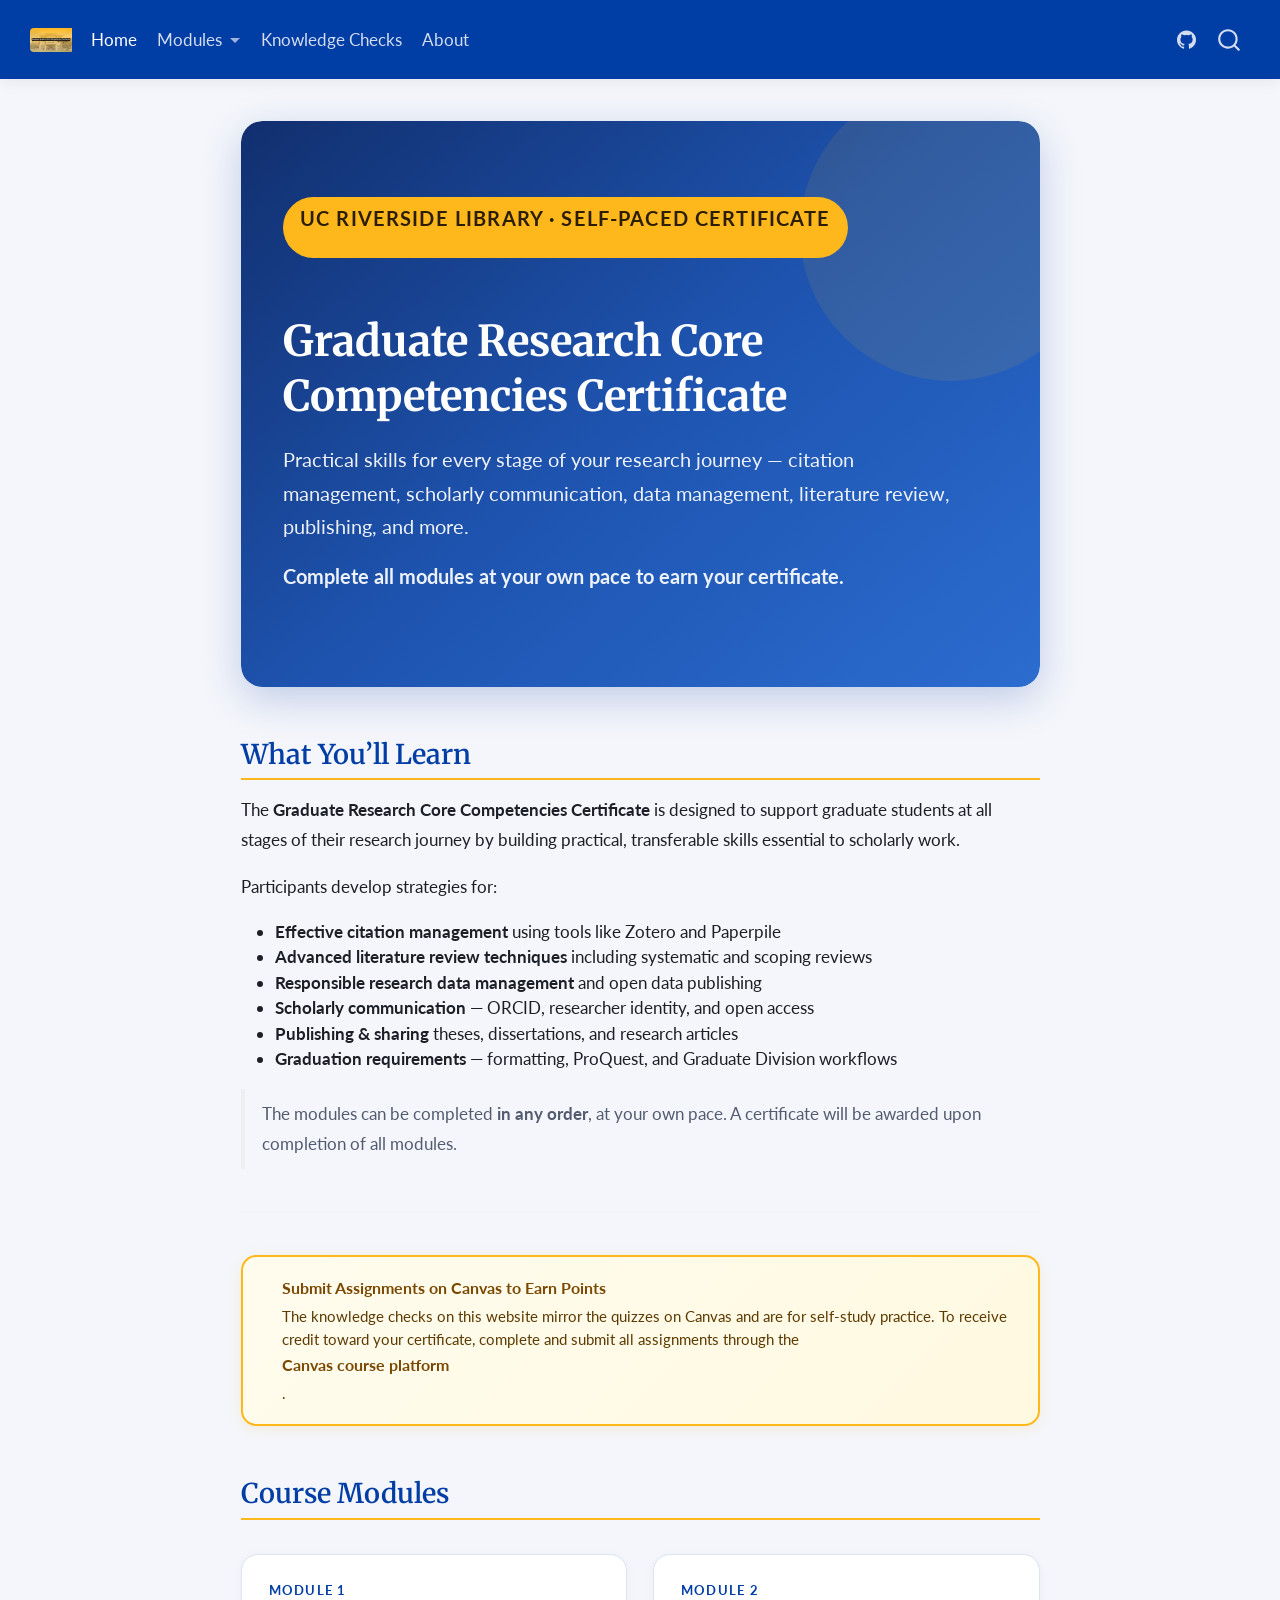
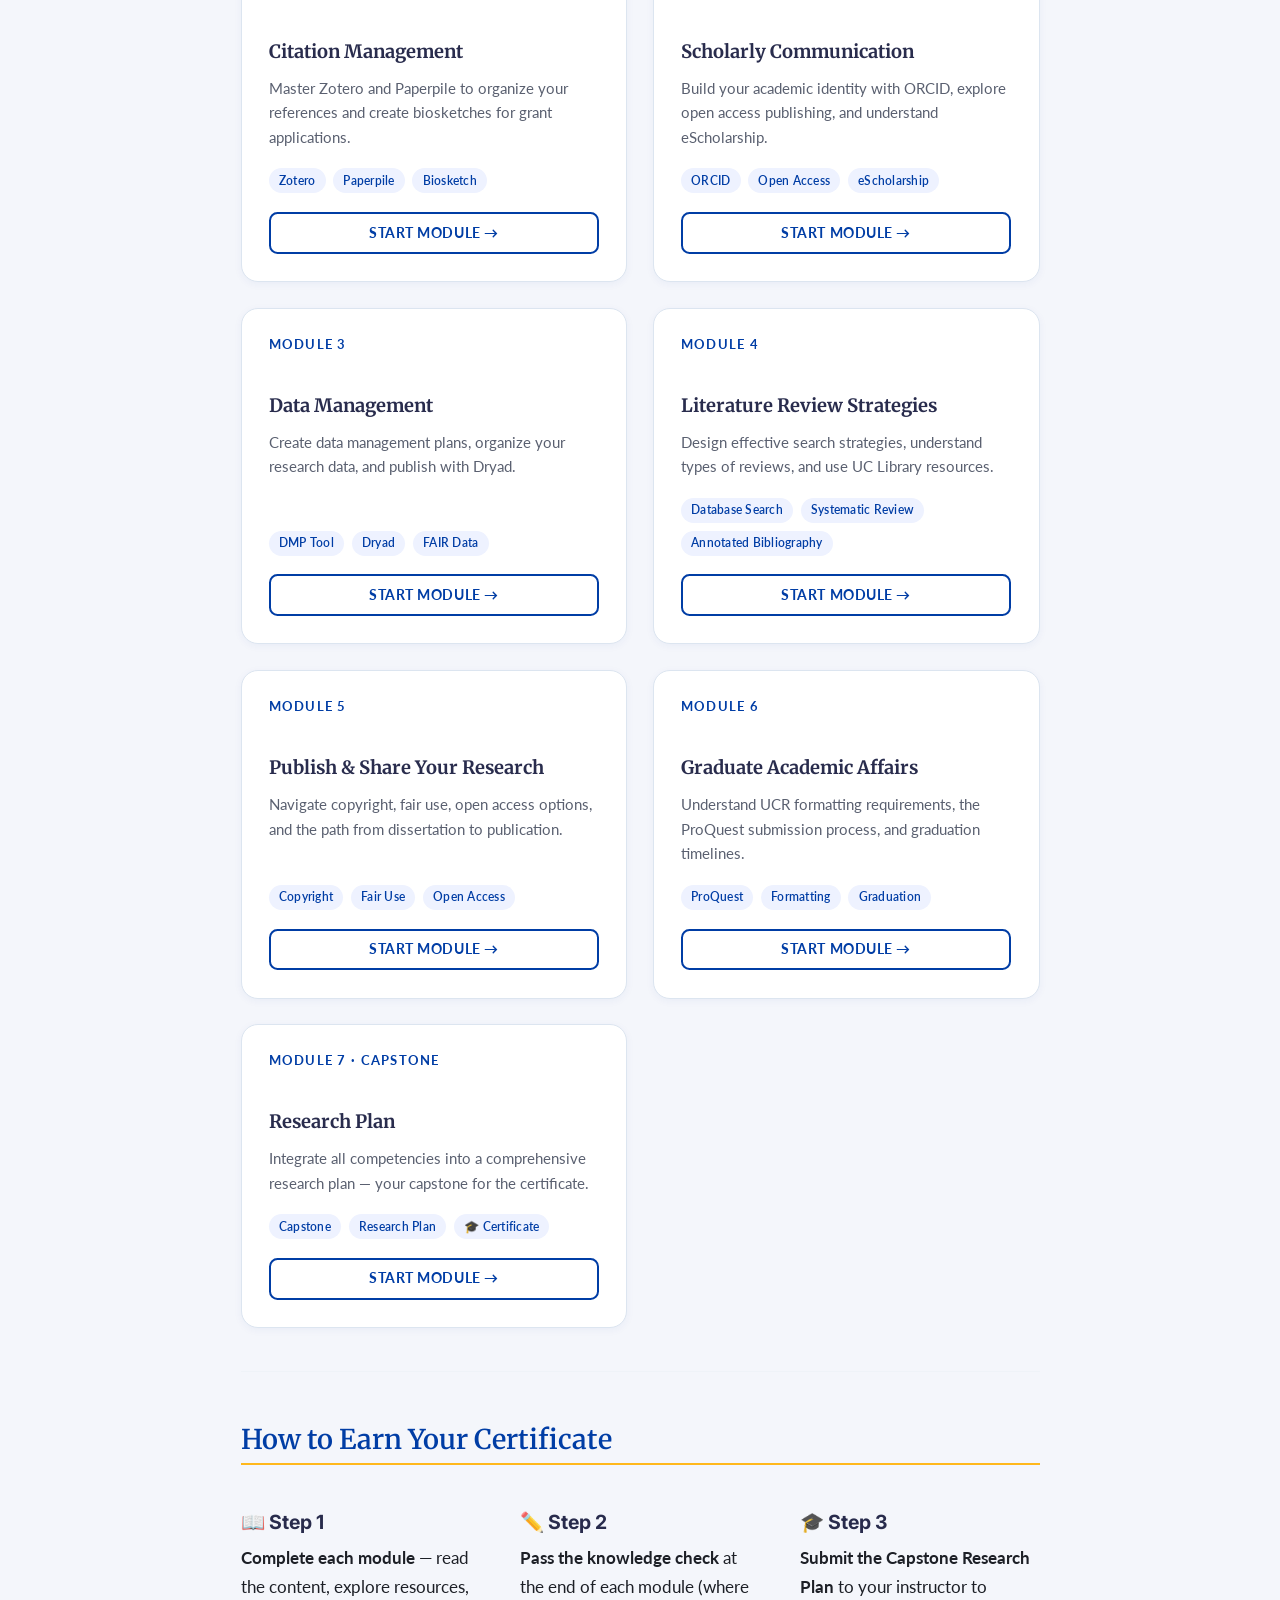
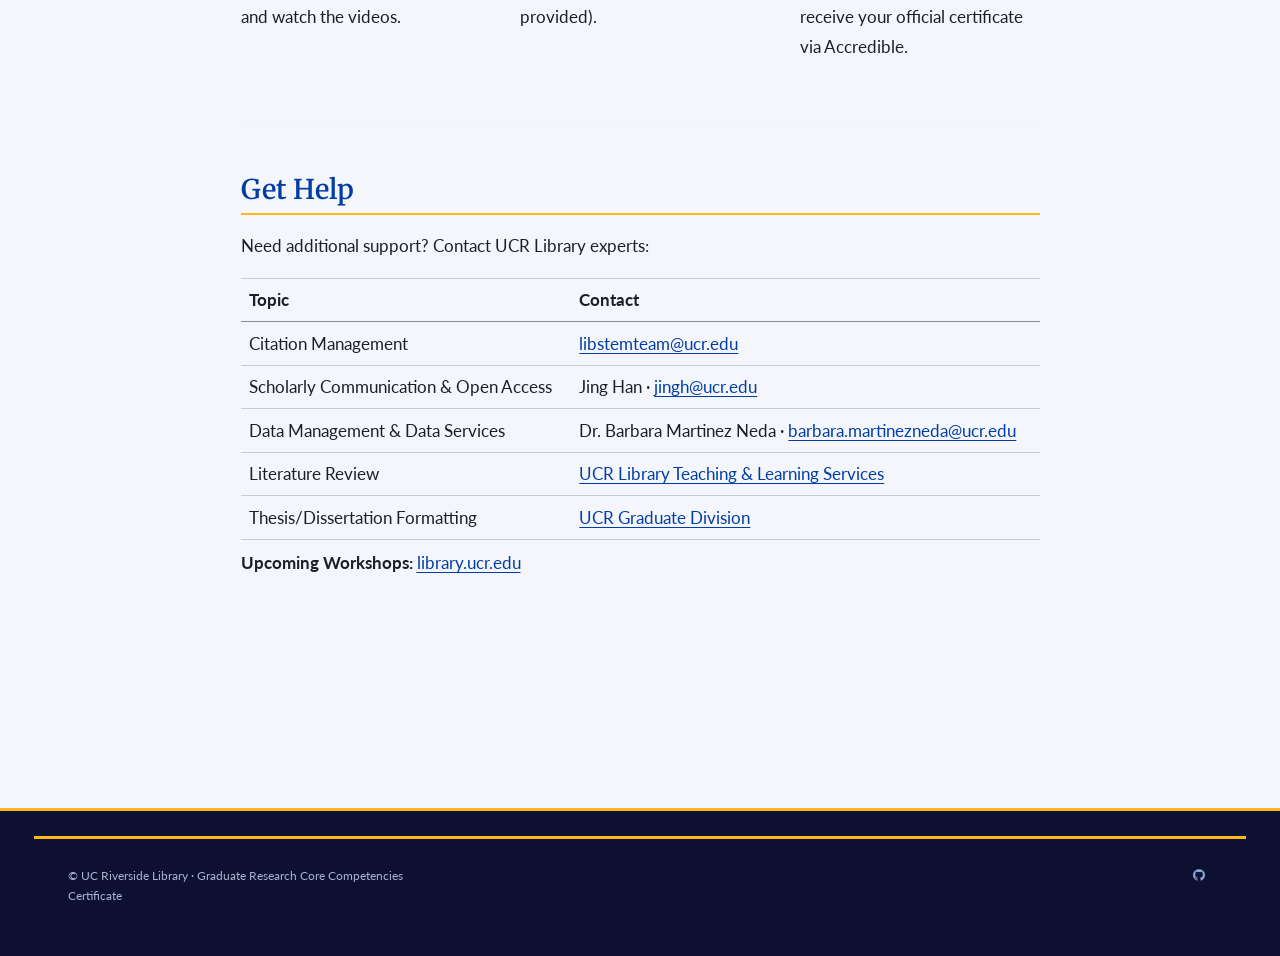
==== docs/index.html @ 78f664d3 "Initial Commit" ====
<!DOCTYPE html>
<html xmlns="http://www.w3.org/1999/xhtml" lang="en" xml:lang="en"><head>

<meta charset="utf-8">
<meta name="generator" content="quarto-1.9.36">

<meta name="viewport" content="width=device-width, initial-scale=1.0, user-scalable=yes">


<title>Graduate Research Core Competencies Certificate</title>
<style>
/* Default styles provided by pandoc.
** See https://pandoc.org/MANUAL.html#variables-for-html for config info.
*/
code{white-space: pre-wrap;}
span.smallcaps{font-variant: small-caps;}
div.columns{display: flex; gap: min(4vw, 1.5em);}
div.column{flex: auto; overflow-x: auto;}
div.hanging-indent{margin-left: 1.5em; text-indent: -1.5em;}
ul.task-list{list-style: none;}
ul.task-list li input[type="checkbox"] {
  width: 0.8em;
  margin: 0 0.8em 0.2em -1em; /* quarto-specific, see https://github.com/quarto-dev/quarto-cli/issues/4556 */ 
  vertical-align: middle;
}
</style>


<script src="site_libs/quarto-nav/quarto-nav.js"></script>
<script src="site_libs/quarto-nav/headroom.min.js"></script>
<script src="site_libs/clipboard/clipboard.min.js"></script>
<script src="site_libs/quarto-search/autocomplete.umd.js"></script>
<script src="site_libs/quarto-search/fuse.min.js"></script>
<script src="site_libs/quarto-search/quarto-search.js"></script>
<meta name="quarto:offset" content="./">
<link href="./images/certificate-thumbnail.jpg" rel="icon" type="image/jpeg">
<script src="site_libs/quarto-html/quarto.js" type="module"></script>
<script src="site_libs/quarto-html/tabsets/tabsets.js" type="module"></script>
<script src="site_libs/quarto-html/popper.min.js"></script>
<script src="site_libs/quarto-html/tippy.umd.min.js"></script>
<script src="site_libs/quarto-html/anchor.min.js"></script>
<link href="site_libs/quarto-html/tippy.css" rel="stylesheet">
<link href="site_libs/quarto-html/quarto-syntax-highlighting-845c23b38eaddc0f92fda52bfe77a8c8.css" rel="stylesheet" id="quarto-text-highlighting-styles">
<script src="site_libs/bootstrap/bootstrap.min.js"></script>
<link href="site_libs/bootstrap/bootstrap-icons.css" rel="stylesheet">
<link href="site_libs/bootstrap/bootstrap-37506186355d0fa0d9f00577c64c802b.min.css" rel="stylesheet" append-hash="true" id="quarto-bootstrap" data-mode="light">
<script id="quarto-search-options" type="application/json">{
  "location": "navbar",
  "copy-button": false,
  "collapse-after": 3,
  "panel-placement": "end",
  "type": "overlay",
  "limit": 50,
  "keyboard-shortcut": [
    "f",
    "/",
    "s"
  ],
  "show-item-context": false,
  "language": {
    "search-no-results-text": "No results",
    "search-matching-documents-text": "matching documents",
    "search-copy-link-title": "Copy link to search",
    "search-hide-matches-text": "Hide additional matches",
    "search-more-match-text": "more match in this document",
    "search-more-matches-text": "more matches in this document",
    "search-clear-button-title": "Clear",
    "search-text-placeholder": "",
    "search-detached-cancel-button-title": "Cancel",
    "search-submit-button-title": "Submit",
    "search-label": "Search"
  }
}</script>
<style>html{ scroll-behavior: smooth; }</style>
<link rel="preconnect" href="https://fonts.googleapis.com">
<link href="https://fonts.googleapis.com/css2?family=Inter:wght@300;400;600;700&amp;family=Merriweather:wght@400;700&amp;display=swap" rel="stylesheet">


</head>

<body class="nav-fixed fullcontent quarto-light">

<div id="quarto-search-results"></div>
  <header id="quarto-header" class="headroom fixed-top">
    <nav class="navbar navbar-expand-lg " data-bs-theme="dark">
      <div class="navbar-container container-fluid">
      <div class="navbar-brand-container mx-auto">
    <a href="./index.html" class="navbar-brand navbar-brand-logo">
    <img src="./images/certificate-thumbnail.jpg" alt="GRCC Certificate" class="navbar-logo light-content">
    <img src="./images/certificate-thumbnail.jpg" alt="GRCC Certificate" class="navbar-logo dark-content">
    </a>
  </div>
            <div id="quarto-search" class="" title="Search"></div>
          <button class="navbar-toggler" type="button" data-bs-toggle="collapse" data-bs-target="#navbarCollapse" aria-controls="navbarCollapse" role="menu" aria-expanded="false" aria-label="Toggle navigation" onclick="if (window.quartoToggleHeadroom) { window.quartoToggleHeadroom(); }">
  <span class="navbar-toggler-icon"></span>
</button>
          <div class="collapse navbar-collapse" id="navbarCollapse">
            <ul class="navbar-nav navbar-nav-scroll me-auto">
  <li class="nav-item">
    <a class="nav-link active" href="./index.html" aria-current="page"> 
<span class="menu-text">Home</span></a>
  </li>  
  <li class="nav-item dropdown ">
    <a class="nav-link dropdown-toggle" href="#" id="nav-menu-modules" role="link" data-bs-toggle="dropdown" aria-expanded="false">
 <span class="menu-text">Modules</span>
    </a>
    <ul class="dropdown-menu" aria-labelledby="nav-menu-modules">    
        <li>
    <a class="dropdown-item" href="./modules/01-citation-management.html">
 <span class="dropdown-text">1 · Citation Management</span></a>
  </li>  
        <li>
    <a class="dropdown-item" href="./modules/02-scholarly-communication.html">
 <span class="dropdown-text">2 · Scholarly Communication</span></a>
  </li>  
        <li>
    <a class="dropdown-item" href="./modules/03-data-management.html">
 <span class="dropdown-text">3 · Data Management</span></a>
  </li>  
        <li>
    <a class="dropdown-item" href="./modules/04-literature-review.html">
 <span class="dropdown-text">4 · Literature Review Strategies</span></a>
  </li>  
        <li>
    <a class="dropdown-item" href="./modules/05-publish-share.html">
 <span class="dropdown-text">5 · Publish &amp; Share Your Research</span></a>
  </li>  
        <li>
    <a class="dropdown-item" href="./modules/06-graduate-academic-affairs.html">
 <span class="dropdown-text">6 · Graduate Academic Affairs</span></a>
  </li>  
        <li>
    <a class="dropdown-item" href="./modules/07-capstone.html">
 <span class="dropdown-text">7 · Capstone: Research Plan</span></a>
  </li>  
    </ul>
  </li>
  <li class="nav-item">
    <a class="nav-link" href="./knowledge-checks.html"> 
<span class="menu-text">Knowledge Checks</span></a>
  </li>  
  <li class="nav-item">
    <a class="nav-link" href="./about.html"> 
<span class="menu-text">About</span></a>
  </li>  
</ul>
            <ul class="navbar-nav navbar-nav-scroll ms-auto">
  <li class="nav-item compact">
    <a class="nav-link" href="https://github.com/jinghanlib/grcc-certificate"> <i class="bi bi-github" role="img" aria-label="GitHub">
</i> 
<span class="menu-text"></span></a>
  </li>  
</ul>
          </div> <!-- /navcollapse -->
            <div class="quarto-navbar-tools">
</div>
      </div> <!-- /container-fluid -->
    </nav>
</header>
<!-- content -->
<div id="quarto-content" class="quarto-container page-columns page-rows-contents page-layout-article page-navbar">
<!-- sidebar -->
<!-- margin-sidebar -->
    
<!-- main -->
<main class="content" id="quarto-document-content"><header id="title-block-header" class="quarto-title-block"></header>




<div class="hero-section">
<div class="hero-badge">
<p>UC Riverside Library · Self-Paced Certificate</p>
</div>
<section id="graduate-research-core-competencies-certificate" class="level1">
<h1>Graduate Research Core Competencies Certificate</h1>
<p>Practical skills for every stage of your research journey — citation management, scholarly communication, data management, literature review, publishing, and more.</p>
<p><strong>Complete all modules at your own pace to earn your certificate.</strong></p>
</section>
</div>
<section id="what-youll-learn" class="level2">
<h2 class="anchored" data-anchor-id="what-youll-learn">What You’ll Learn</h2>
<p>The <strong>Graduate Research Core Competencies Certificate</strong> is designed to support graduate students at all stages of their research journey by building practical, transferable skills essential to scholarly work.</p>
<p>Participants develop strategies for:</p>
<ul>
<li><strong>Effective citation management</strong> using tools like Zotero and Paperpile</li>
<li><strong>Advanced literature review techniques</strong> including systematic and scoping reviews</li>
<li><strong>Responsible research data management</strong> and open data publishing</li>
<li><strong>Scholarly communication</strong> — ORCID, researcher identity, and open access</li>
<li><strong>Publishing &amp; sharing</strong> theses, dissertations, and research articles</li>
<li><strong>Graduation requirements</strong> — formatting, ProQuest, and Graduate Division workflows</li>
</ul>
<blockquote class="blockquote">
<p>The modules can be completed <strong>in any order</strong>, at your own pace. A certificate will be awarded upon completion of all modules.</p>
</blockquote>
<hr>
<div class="canvas-reminder">
  <div class="canvas-reminder-img" aria-hidden="true" style="background-image:url('images/certificate-thumbnail.jpg')"></div>
  <div class="canvas-reminder-body">
    <strong>Submit Assignments on Canvas to Earn Points</strong>
    <p>The knowledge checks on this website mirror the quizzes on Canvas and are for self-study practice. To receive credit toward your certificate, complete and submit all assignments through the <strong>Canvas course platform</strong>.</p>
  </div>
</div>
</section>
<section id="course-modules" class="level2">
<h2 class="anchored" data-anchor-id="course-modules">Course Modules</h2>
<div class="module-grid">
<a class="module-card" href="./modules/01-citation-management.html"><div class="module-number">Module 1</div><h3 class="anchored">Citation Management</h3><p>Master Zotero and Paperpile to organize your references and create biosketches for grant applications.</p><div class="module-footer"><span class="module-tag">Zotero</span><span class="module-tag">Paperpile</span><span class="module-tag">Biosketch</span></div><div class="module-cta">Start Module →</div></a>
<a class="module-card" href="./modules/02-scholarly-communication.html"><div class="module-number">Module 2</div><h3 class="anchored">Scholarly Communication</h3><p>Build your academic identity with ORCID, explore open access publishing, and understand eScholarship.</p><div class="module-footer"><span class="module-tag">ORCID</span><span class="module-tag">Open Access</span><span class="module-tag">eScholarship</span></div><div class="module-cta">Start Module →</div></a>
<a class="module-card" href="./modules/03-data-management.html"><div class="module-number">Module 3</div><h3 class="anchored">Data Management</h3><p>Create data management plans, organize your research data, and publish with Dryad.</p><div class="module-footer"><span class="module-tag">DMP Tool</span><span class="module-tag">Dryad</span><span class="module-tag">FAIR Data</span></div><div class="module-cta">Start Module →</div></a>
<a class="module-card" href="./modules/04-literature-review.html"><div class="module-number">Module 4</div><h3 class="anchored">Literature Review Strategies</h3><p>Design effective search strategies, understand types of reviews, and use UC Library resources.</p><div class="module-footer"><span class="module-tag">Database Search</span><span class="module-tag">Systematic Review</span><span class="module-tag">Annotated Bibliography</span></div><div class="module-cta">Start Module →</div></a>
<a class="module-card" href="./modules/05-publish-share.html"><div class="module-number">Module 5</div><h3 class="anchored">Publish &amp; Share Your Research</h3><p>Navigate copyright, fair use, open access options, and the path from dissertation to publication.</p><div class="module-footer"><span class="module-tag">Copyright</span><span class="module-tag">Fair Use</span><span class="module-tag">Open Access</span></div><div class="module-cta">Start Module →</div></a>
<a class="module-card" href="./modules/06-graduate-academic-affairs.html"><div class="module-number">Module 6</div><h3 class="anchored">Graduate Academic Affairs</h3><p>Understand UCR formatting requirements, the ProQuest submission process, and graduation timelines.</p><div class="module-footer"><span class="module-tag">ProQuest</span><span class="module-tag">Formatting</span><span class="module-tag">Graduation</span></div><div class="module-cta">Start Module →</div></a>
<a class="module-card" href="./modules/07-capstone.html"><div class="module-number">Module 7 · Capstone</div><h3 class="anchored">Research Plan</h3><p>Integrate all competencies into a comprehensive research plan — your capstone for the certificate.</p><div class="module-footer"><span class="module-tag">Capstone</span><span class="module-tag">Research Plan</span><span class="module-tag">🎓 Certificate</span></div><div class="module-cta">Start Module →</div></a>
</div>
<hr>
</section>
<section id="how-to-earn-your-certificate" class="level2">
<h2 class="anchored" data-anchor-id="how-to-earn-your-certificate">How to Earn Your Certificate</h2>
<div class="columns">
<div class="column" style="width:30%;">
<section id="step-1" class="level3">
<h3 class="anchored" data-anchor-id="step-1">📖 Step 1</h3>
<p><strong>Complete each module</strong> — read the content, explore resources, and watch the videos.</p>
</section>
</div><div class="column" style="width:5%;">

</div><div class="column" style="width:30%;">
<section id="step-2" class="level3">
<h3 class="anchored" data-anchor-id="step-2">✏️ Step 2</h3>
<p><strong>Pass the knowledge check</strong> at the end of each module (where provided).</p>
</section>
</div><div class="column" style="width:5%;">

</div><div class="column" style="width:30%;">
<section id="step-3" class="level3">
<h3 class="anchored" data-anchor-id="step-3">🎓 Step 3</h3>
<p><strong>Submit the Capstone Research Plan</strong> to your instructor to receive your official certificate via Accredible.</p>
</section>
</div>
</div>
<hr>
</section>
<section id="get-help" class="level2">
<h2 class="anchored" data-anchor-id="get-help">Get Help</h2>
<p>Need additional support? Contact UCR Library experts:</p>
<table class="caption-top table">
<thead>
<tr class="header">
<th>Topic</th>
<th>Contact</th>
</tr>
</thead>
<tbody>
<tr class="odd">
<td>Citation Management</td>
<td><a href="mailto:libstemteam@ucr.edu">libstemteam@ucr.edu</a></td>
</tr>
<tr class="even">
<td>Scholarly Communication &amp; Open Access</td>
<td>Jing Han · <a href="mailto:jingh@ucr.edu">jingh@ucr.edu</a></td>
</tr>
<tr class="odd">
<td>Data Management &amp; Data Services</td>
<td>Dr.&nbsp;Barbara Martinez Neda · <a href="mailto:barbara.martinezneda@ucr.edu">barbara.martinezneda@ucr.edu</a></td>
</tr>
<tr class="even">
<td>Literature Review</td>
<td><a href="https://library.ucr.edu/about/directory/staff">UCR Library Teaching &amp; Learning Services</a></td>
</tr>
<tr class="odd">
<td>Thesis/Dissertation Formatting</td>
<td><a href="https://graduate.ucr.edu/filing-resources">UCR Graduate Division</a></td>
</tr>
</tbody>
</table>
<p><strong>Upcoming Workshops:</strong> <a href="https://library.ucr.edu">library.ucr.edu</a></p>


</section>

</main> <!-- /main -->
<script id="quarto-html-after-body" type="application/javascript">
  window.document.addEventListener("DOMContentLoaded", function (event) {
    const icon = "";
    const anchorJS = new window.AnchorJS();
    anchorJS.options = {
      placement: 'right',
      icon: icon
    };
    anchorJS.add('.anchored');
    const isCodeAnnotation = (el) => {
      for (const clz of el.classList) {
        if (clz.startsWith('code-annotation-')) {                     
          return true;
        }
      }
      return false;
    }
    const onCopySuccess = function(e) {
      // button target
      const button = e.trigger;
      // don't keep focus
      button.blur();
      // flash "checked"
      button.classList.add('code-copy-button-checked');
      var currentTitle = button.getAttribute("title");
      button.setAttribute("title", "Copied!");
      let tooltip;
      if (window.bootstrap) {
        button.setAttribute("data-bs-toggle", "tooltip");
        button.setAttribute("data-bs-placement", "left");
        button.setAttribute("data-bs-title", "Copied!");
        tooltip = new bootstrap.Tooltip(button, 
          { trigger: "manual", 
            customClass: "code-copy-button-tooltip",
            offset: [0, -8]});
        tooltip.show();    
      }
      setTimeout(function() {
        if (tooltip) {
          tooltip.hide();
          button.removeAttribute("data-bs-title");
          button.removeAttribute("data-bs-toggle");
          button.removeAttribute("data-bs-placement");
        }
        button.setAttribute("title", currentTitle);
        button.classList.remove('code-copy-button-checked');
      }, 1000);
      // clear code selection
      e.clearSelection();
    }
    const getTextToCopy = function(trigger) {
      const outerScaffold = trigger.parentElement.cloneNode(true);
      const codeEl = outerScaffold.querySelector('code');
      for (const childEl of codeEl.children) {
        if (isCodeAnnotation(childEl)) {
          childEl.remove();
        }
      }
      return codeEl.innerText;
    }
    const clipboard = new window.ClipboardJS('.code-copy-button:not([data-in-quarto-modal])', {
      text: getTextToCopy
    });
    clipboard.on('success', onCopySuccess);
    if (window.document.getElementById('quarto-embedded-source-code-modal')) {
      const clipboardModal = new window.ClipboardJS('.code-copy-button[data-in-quarto-modal]', {
        text: getTextToCopy,
        container: window.document.getElementById('quarto-embedded-source-code-modal')
      });
      clipboardModal.on('success', onCopySuccess);
    }
      var localhostRegex = new RegExp(/^(?:http|https):\/\/localhost\:?[0-9]*\//);
      var mailtoRegex = new RegExp(/^mailto:/);
        var filterRegex = new RegExp('/' + window.location.host + '/');
      var isInternal = (href) => {
          return filterRegex.test(href) || localhostRegex.test(href) || mailtoRegex.test(href);
      }
      // Inspect non-navigation links and adorn them if external
     var links = window.document.querySelectorAll('a[href]:not(.nav-link):not(.navbar-brand):not(.toc-action):not(.sidebar-link):not(.sidebar-item-toggle):not(.pagination-link):not(.no-external):not([aria-hidden]):not(.dropdown-item):not(.quarto-navigation-tool):not(.about-link)');
      for (var i=0; i<links.length; i++) {
        const link = links[i];
        if (!isInternal(link.href)) {
          // undo the damage that might have been done by quarto-nav.js in the case of
          // links that we want to consider external
          if (link.dataset.originalHref !== undefined) {
            link.href = link.dataset.originalHref;
          }
            // target, if specified
            link.setAttribute("target", "_blank");
            if (link.getAttribute("rel") === null) {
              link.setAttribute("rel", "noopener");
            }
        }
      }
    function tippyHover(el, contentFn, onTriggerFn, onUntriggerFn) {
      const config = {
        allowHTML: true,
        maxWidth: 500,
        delay: 100,
        arrow: false,
        appendTo: function(el) {
            return el.parentElement;
        },
        interactive: true,
        interactiveBorder: 10,
        theme: 'quarto',
        placement: 'bottom-start',
      };
      if (contentFn) {
        config.content = contentFn;
      }
      if (onTriggerFn) {
        config.onTrigger = onTriggerFn;
      }
      if (onUntriggerFn) {
        config.onUntrigger = onUntriggerFn;
      }
      window.tippy(el, config); 
    }
    const noterefs = window.document.querySelectorAll('a[role="doc-noteref"]');
    for (var i=0; i<noterefs.length; i++) {
      const ref = noterefs[i];
      tippyHover(ref, function() {
        // use id or data attribute instead here
        let href = ref.getAttribute('data-footnote-href') || ref.getAttribute('href');
        try { href = new URL(href).hash; } catch {}
        const id = href.replace(/^#\/?/, "");
        const note = window.document.getElementById(id);
        if (note) {
          return note.innerHTML;
        } else {
          return "";
        }
      });
    }
    const xrefs = window.document.querySelectorAll('a.quarto-xref');
    const processXRef = (id, note) => {
      // Strip column container classes
      const stripColumnClz = (el) => {
        el.classList.remove("page-full", "page-columns");
        if (el.children) {
          for (const child of el.children) {
            stripColumnClz(child);
          }
        }
      }
      stripColumnClz(note)
      if (id === null || id.startsWith('sec-')) {
        // Special case sections, only their first couple elements
        const container = document.createElement("div");
        if (note.children && note.children.length > 2) {
          container.appendChild(note.children[0].cloneNode(true));
          for (let i = 1; i < note.children.length; i++) {
            const child = note.children[i];
            if (child.tagName === "P" && child.innerText === "") {
              continue;
            } else {
              container.appendChild(child.cloneNode(true));
              break;
            }
          }
          if (window.Quarto?.typesetMath) {
            window.Quarto.typesetMath(container);
          }
          return container.innerHTML
        } else {
          if (window.Quarto?.typesetMath) {
            window.Quarto.typesetMath(note);
          }
          return note.innerHTML;
        }
      } else {
        // Remove any anchor links if they are present
        const anchorLink = note.querySelector('a.anchorjs-link');
        if (anchorLink) {
          anchorLink.remove();
        }
        if (window.Quarto?.typesetMath) {
          window.Quarto.typesetMath(note);
        }
        if (note.classList.contains("callout")) {
          return note.outerHTML;
        } else {
          return note.innerHTML;
        }
      }
    }
    for (var i=0; i<xrefs.length; i++) {
      const xref = xrefs[i];
      tippyHover(xref, undefined, function(instance) {
        instance.disable();
        let url = xref.getAttribute('href');
        let hash = undefined; 
        if (url.startsWith('#')) {
          hash = url;
        } else {
          try { hash = new URL(url).hash; } catch {}
        }
        if (hash) {
          const id = hash.replace(/^#\/?/, "");
          const note = window.document.getElementById(id);
          if (note !== null) {
            try {
              const html = processXRef(id, note.cloneNode(true));
              instance.setContent(html);
            } finally {
              instance.enable();
              instance.show();
            }
          } else {
            // See if we can fetch this
            fetch(url.split('#')[0])
            .then(res => res.text())
            .then(html => {
              const parser = new DOMParser();
              const htmlDoc = parser.parseFromString(html, "text/html");
              const note = htmlDoc.getElementById(id);
              if (note !== null) {
                const html = processXRef(id, note);
                instance.setContent(html);
              } 
            }).finally(() => {
              instance.enable();
              instance.show();
            });
          }
        } else {
          // See if we can fetch a full url (with no hash to target)
          // This is a special case and we should probably do some content thinning / targeting
          fetch(url)
          .then(res => res.text())
          .then(html => {
            const parser = new DOMParser();
            const htmlDoc = parser.parseFromString(html, "text/html");
            const note = htmlDoc.querySelector('main.content');
            if (note !== null) {
              // This should only happen for chapter cross references
              // (since there is no id in the URL)
              // remove the first header
              if (note.children.length > 0 && note.children[0].tagName === "HEADER") {
                note.children[0].remove();
              }
              const html = processXRef(null, note);
              instance.setContent(html);
            } 
          }).finally(() => {
            instance.enable();
            instance.show();
          });
        }
      }, function(instance) {
      });
    }
        let selectedAnnoteEl;
        const selectorForAnnotation = ( cell, annotation) => {
          let cellAttr = 'data-code-cell="' + cell + '"';
          let lineAttr = 'data-code-annotation="' +  annotation + '"';
          const selector = 'span[' + cellAttr + '][' + lineAttr + ']';
          return selector;
        }
        const selectCodeLines = (annoteEl) => {
          const doc = window.document;
          const targetCell = annoteEl.getAttribute("data-target-cell");
          const targetAnnotation = annoteEl.getAttribute("data-target-annotation");
          const annoteSpan = window.document.querySelector(selectorForAnnotation(targetCell, targetAnnotation));
          const lines = annoteSpan.getAttribute("data-code-lines").split(",");
          const lineIds = lines.map((line) => {
            return targetCell + "-" + line;
          })
          let top = null;
          let height = null;
          let parent = null;
          if (lineIds.length > 0) {
              //compute the position of the single el (top and bottom and make a div)
              const el = window.document.getElementById(lineIds[0]);
              top = el.offsetTop;
              height = el.offsetHeight;
              parent = el.parentElement.parentElement;
            if (lineIds.length > 1) {
              const lastEl = window.document.getElementById(lineIds[lineIds.length - 1]);
              const bottom = lastEl.offsetTop + lastEl.offsetHeight;
              height = bottom - top;
            }
            if (top !== null && height !== null && parent !== null) {
              // cook up a div (if necessary) and position it 
              let div = window.document.getElementById("code-annotation-line-highlight");
              if (div === null) {
                div = window.document.createElement("div");
                div.setAttribute("id", "code-annotation-line-highlight");
                div.style.position = 'absolute';
                parent.appendChild(div);
              }
              div.style.top = top - 2 + "px";
              div.style.height = height + 4 + "px";
              div.style.left = 0;
              let gutterDiv = window.document.getElementById("code-annotation-line-highlight-gutter");
              if (gutterDiv === null) {
                gutterDiv = window.document.createElement("div");
                gutterDiv.setAttribute("id", "code-annotation-line-highlight-gutter");
                gutterDiv.style.position = 'absolute';
                const codeCell = window.document.getElementById(targetCell);
                const gutter = codeCell.querySelector('.code-annotation-gutter');
                gutter.appendChild(gutterDiv);
              }
              gutterDiv.style.top = top - 2 + "px";
              gutterDiv.style.height = height + 4 + "px";
            }
            selectedAnnoteEl = annoteEl;
          }
        };
        const unselectCodeLines = () => {
          const elementsIds = ["code-annotation-line-highlight", "code-annotation-line-highlight-gutter"];
          elementsIds.forEach((elId) => {
            const div = window.document.getElementById(elId);
            if (div) {
              div.remove();
            }
          });
          selectedAnnoteEl = undefined;
        };
          // Handle positioning of the toggle
      window.addEventListener(
        "resize",
        throttle(() => {
          elRect = undefined;
          if (selectedAnnoteEl) {
            selectCodeLines(selectedAnnoteEl);
          }
        }, 10)
      );
      function throttle(fn, ms) {
      let throttle = false;
      let timer;
        return (...args) => {
          if(!throttle) { // first call gets through
              fn.apply(this, args);
              throttle = true;
          } else { // all the others get throttled
              if(timer) clearTimeout(timer); // cancel #2
              timer = setTimeout(() => {
                fn.apply(this, args);
                timer = throttle = false;
              }, ms);
          }
        };
      }
        // Attach click handler to the DT
        const annoteDls = window.document.querySelectorAll('dt[data-target-cell]');
        for (const annoteDlNode of annoteDls) {
          annoteDlNode.addEventListener('click', (event) => {
            const clickedEl = event.target;
            if (clickedEl !== selectedAnnoteEl) {
              unselectCodeLines();
              const activeEl = window.document.querySelector('dt[data-target-cell].code-annotation-active');
              if (activeEl) {
                activeEl.classList.remove('code-annotation-active');
              }
              selectCodeLines(clickedEl);
              clickedEl.classList.add('code-annotation-active');
            } else {
              // Unselect the line
              unselectCodeLines();
              clickedEl.classList.remove('code-annotation-active');
            }
          });
        }
    const findCites = (el) => {
      const parentEl = el.parentElement;
      if (parentEl) {
        const cites = parentEl.dataset.cites;
        if (cites) {
          return {
            el,
            cites: cites.split(' ')
          };
        } else {
          return findCites(el.parentElement)
        }
      } else {
        return undefined;
      }
    };
    var bibliorefs = window.document.querySelectorAll('a[role="doc-biblioref"]');
    for (var i=0; i<bibliorefs.length; i++) {
      const ref = bibliorefs[i];
      const citeInfo = findCites(ref);
      if (citeInfo) {
        tippyHover(citeInfo.el, function() {
          var popup = window.document.createElement('div');
          citeInfo.cites.forEach(function(cite) {
            var citeDiv = window.document.createElement('div');
            citeDiv.classList.add('hanging-indent');
            citeDiv.classList.add('csl-entry');
            var biblioDiv = window.document.getElementById('ref-' + cite);
            if (biblioDiv) {
              citeDiv.innerHTML = biblioDiv.innerHTML;
            }
            popup.appendChild(citeDiv);
          });
          return popup.innerHTML;
        });
      }
    }
  });
  </script>
</div> <!-- /content -->
<footer class="footer">
  <div class="nav-footer">
    <div class="nav-footer-left">
<p>© UC Riverside Library · Graduate Research Core Competencies Certificate</p>
</div>   
    <div class="nav-footer-center">
      &nbsp;
    </div>
    <div class="nav-footer-right">
      <ul class="footer-items list-unstyled">
    <li class="nav-item compact">
    <a class="nav-link" href="https://github.com/jinghanlib/grcc-certificate">
      <i class="bi bi-github" role="img">
</i> 
    </a>
  </li>  
</ul>
    </div>
  </div>
</footer>




<script src="site_libs/quarto-html/zenscroll-min.js"></script>
</body></html>
---- docs/site_libs/quarto-html/tippy.css ----
.tippy-box[data-animation=fade][data-state=hidden]{opacity:0}[data-tippy-root]{max-width:calc(100vw - 10px)}.tippy-box{position:relative;background-color:#333;color:#fff;border-radius:4px;font-size:14px;line-height:1.4;white-space:normal;outline:0;transition-property:transform,visibility,opacity}.tippy-box[data-placement^=top]>.tippy-arrow{bottom:0}.tippy-box[data-placement^=top]>.tippy-arrow:before{bottom:-7px;left:0;border-width:8px 8px 0;border-top-color:initial;transform-origin:center top}.tippy-box[data-placement^=bottom]>.tippy-arrow{top:0}.tippy-box[data-placement^=bottom]>.tippy-arrow:before{top:-7px;left:0;border-width:0 8px 8px;border-bottom-color:initial;transform-origin:center bottom}.tippy-box[data-placement^=left]>.tippy-arrow{right:0}.tippy-box[data-placement^=left]>.tippy-arrow:before{border-width:8px 0 8px 8px;border-left-color:initial;right:-7px;transform-origin:center left}.tippy-box[data-placement^=right]>.tippy-arrow{left:0}.tippy-box[data-placement^=right]>.tippy-arrow:before{left:-7px;border-width:8px 8px 8px 0;border-right-color:initial;transform-origin:center right}.tippy-box[data-inertia][data-state=visible]{transition-timing-function:cubic-bezier(.54,1.5,.38,1.11)}.tippy-arrow{width:16px;height:16px;color:#333}.tippy-arrow:before{content:"";position:absolute;border-color:transparent;border-style:solid}.tippy-content{position:relative;padding:5px 9px;z-index:1}
---- docs/site_libs/quarto-html/quarto-syntax-highlighting-845c23b38eaddc0f92fda52bfe77a8c8.css ----
/* quarto syntax highlight colors */
:root {
  --quarto-hl-ot-color: #003B4F;
  --quarto-hl-at-color: #657422;
  --quarto-hl-ss-color: #20794D;
  --quarto-hl-an-color: #5E5E5E;
  --quarto-hl-fu-color: #4758AB;
  --quarto-hl-st-color: #20794D;
  --quarto-hl-cf-color: #003B4F;
  --quarto-hl-op-color: #5E5E5E;
  --quarto-hl-er-color: #AD0000;
  --quarto-hl-bn-color: #AD0000;
  --quarto-hl-al-color: #AD0000;
  --quarto-hl-va-color: #111111;
  --quarto-hl-bu-color: inherit;
  --quarto-hl-ex-color: inherit;
  --quarto-hl-pp-color: #AD0000;
  --quarto-hl-in-color: #5E5E5E;
  --quarto-hl-vs-color: #20794D;
  --quarto-hl-wa-color: #5E5E5E;
  --quarto-hl-do-color: #5E5E5E;
  --quarto-hl-im-color: #00769E;
  --quarto-hl-ch-color: #20794D;
  --quarto-hl-dt-color: #AD0000;
  --quarto-hl-fl-color: #AD0000;
  --quarto-hl-co-color: #5E5E5E;
  --quarto-hl-cv-color: #5E5E5E;
  --quarto-hl-cn-color: #8f5902;
  --quarto-hl-sc-color: #5E5E5E;
  --quarto-hl-dv-color: #AD0000;
  --quarto-hl-kw-color: #003B4F;
}

/* other quarto variables */
:root {
  --quarto-font-monospace: SFMono-Regular, Menlo, Monaco, Consolas, "Liberation Mono", "Courier New", monospace;
}

/* syntax highlight based on Pandoc's rules */
pre > code.sourceCode > span {
  color: #003B4F;
}

code.sourceCode > span {
  color: #003B4F;
}

div.sourceCode,
div.sourceCode pre.sourceCode {
  color: #003B4F;
}

/* Normal */
code span {
  color: #003B4F;
}

/* Alert */
code span.al {
  color: #AD0000;
  font-style: inherit;
}

/* Annotation */
code span.an {
  color: #5E5E5E;
  font-style: inherit;
}

/* Attribute */
code span.at {
  color: #657422;
  font-style: inherit;
}

/* BaseN */
code span.bn {
  color: #AD0000;
  font-style: inherit;
}

/* BuiltIn */
code span.bu {
  font-style: inherit;
}

/* ControlFlow */
code span.cf {
  color: #003B4F;
  font-weight: bold;
  font-style: inherit;
}

/* Char */
code span.ch {
  color: #20794D;
  font-style: inherit;
}

/* Constant */
code span.cn {
  color: #8f5902;
  font-style: inherit;
}

/* Comment */
code span.co {
  color: #5E5E5E;
  font-style: inherit;
}

/* CommentVar */
code span.cv {
  color: #5E5E5E;
  font-style: italic;
}

/* Documentation */
code span.do {
  color: #5E5E5E;
  font-style: italic;
}

/* DataType */
code span.dt {
  color: #AD0000;
  font-style: inherit;
}

/* DecVal */
code span.dv {
  color: #AD0000;
  font-style: inherit;
}

/* Error */
code span.er {
  color: #AD0000;
  font-style: inherit;
}

/* Extension */
code span.ex {
  font-style: inherit;
}

/* Float */
code span.fl {
  color: #AD0000;
  font-style: inherit;
}

/* Function */
code span.fu {
  color: #4758AB;
  font-style: inherit;
}

/* Import */
code span.im {
  color: #00769E;
  font-style: inherit;
}

/* Information */
code span.in {
  color: #5E5E5E;
  font-style: inherit;
}

/* Keyword */
code span.kw {
  color: #003B4F;
  font-weight: bold;
  font-style: inherit;
}

/* Operator */
code span.op {
  color: #5E5E5E;
  font-style: inherit;
}

/* Other */
code span.ot {
  color: #003B4F;
  font-style: inherit;
}

/* Preprocessor */
code span.pp {
  color: #AD0000;
  font-style: inherit;
}

/* SpecialChar */
code span.sc {
  color: #5E5E5E;
  font-style: inherit;
}

/* SpecialString */
code span.ss {
  color: #20794D;
  font-style: inherit;
}

/* String */
code span.st {
  color: #20794D;
  font-style: inherit;
}

/* Variable */
code span.va {
  color: #111111;
  font-style: inherit;
}

/* VerbatimString */
code span.vs {
  color: #20794D;
  font-style: inherit;
}

/* Warning */
code span.wa {
  color: #5E5E5E;
  font-style: italic;
}

.prevent-inlining {
  content: "</";
}

/*# sourceMappingURL=ac89f0bb514bba72461919f78549e31c.css.map */
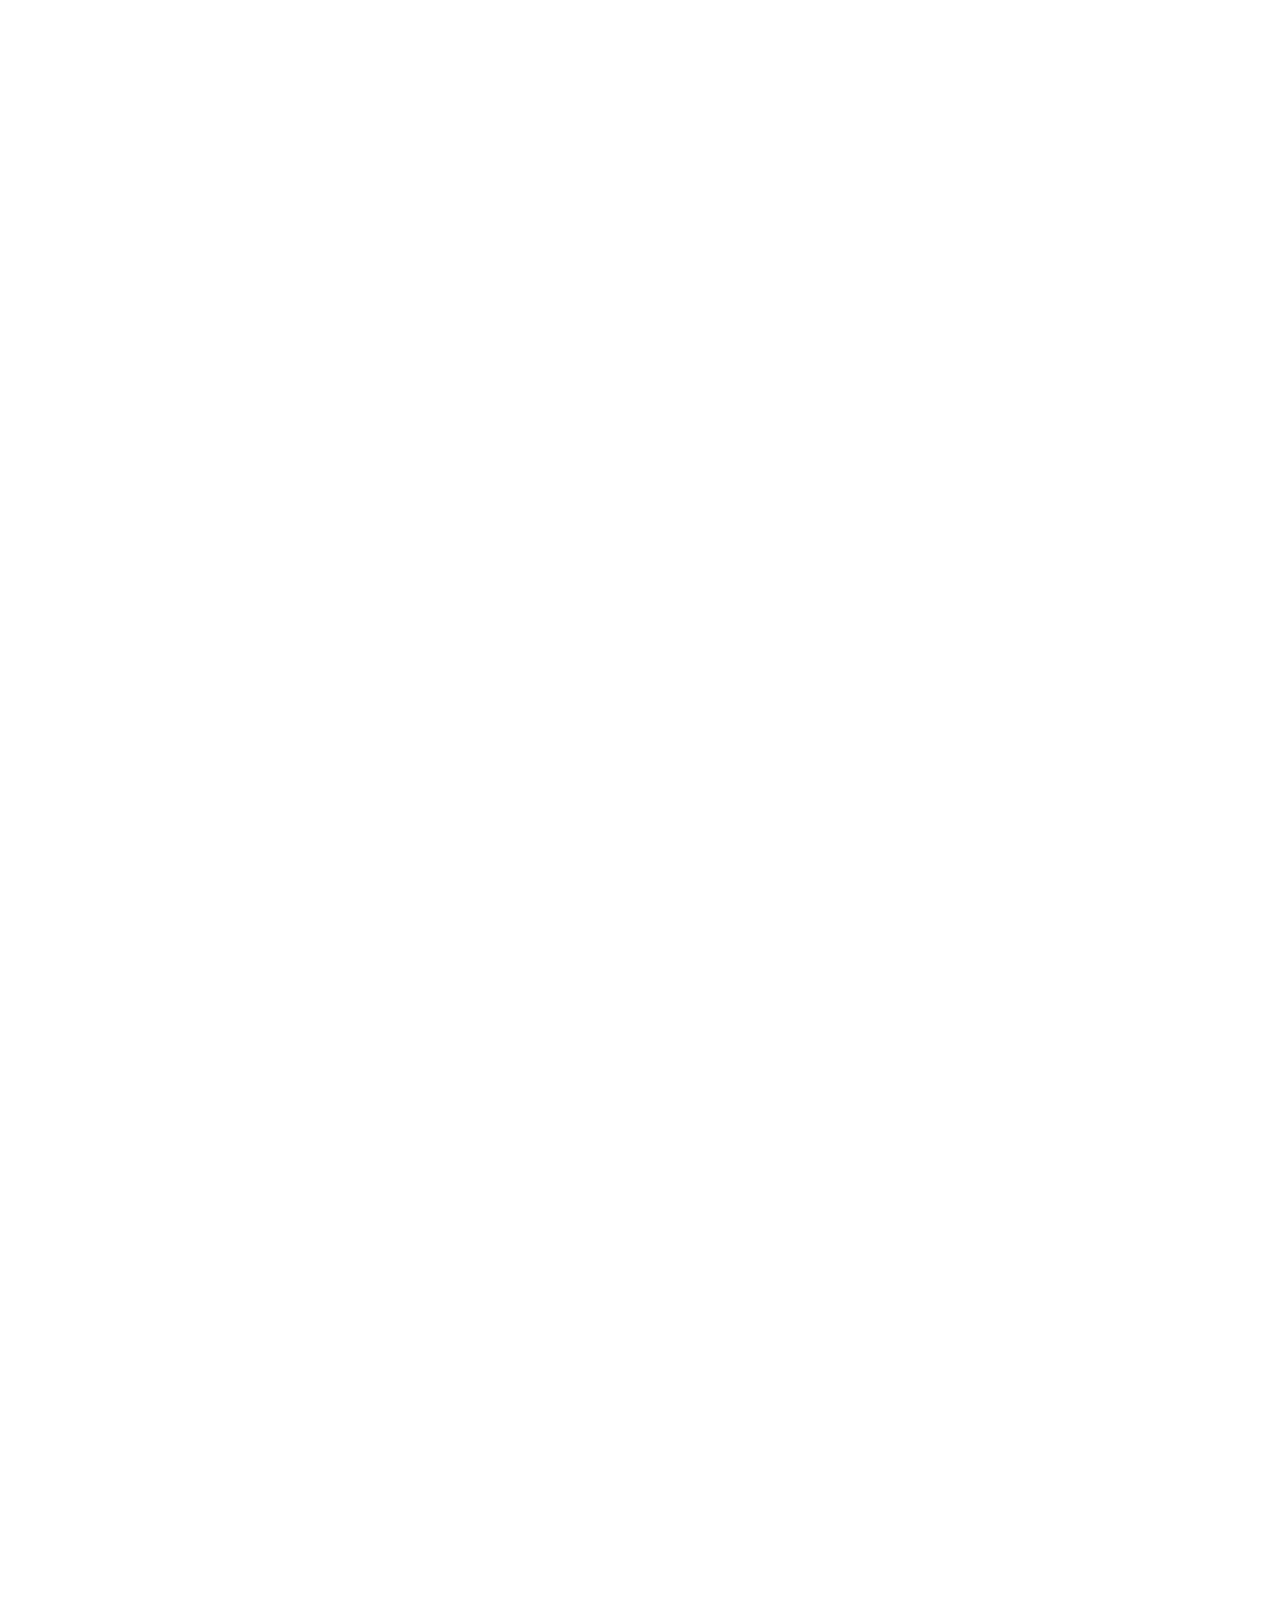
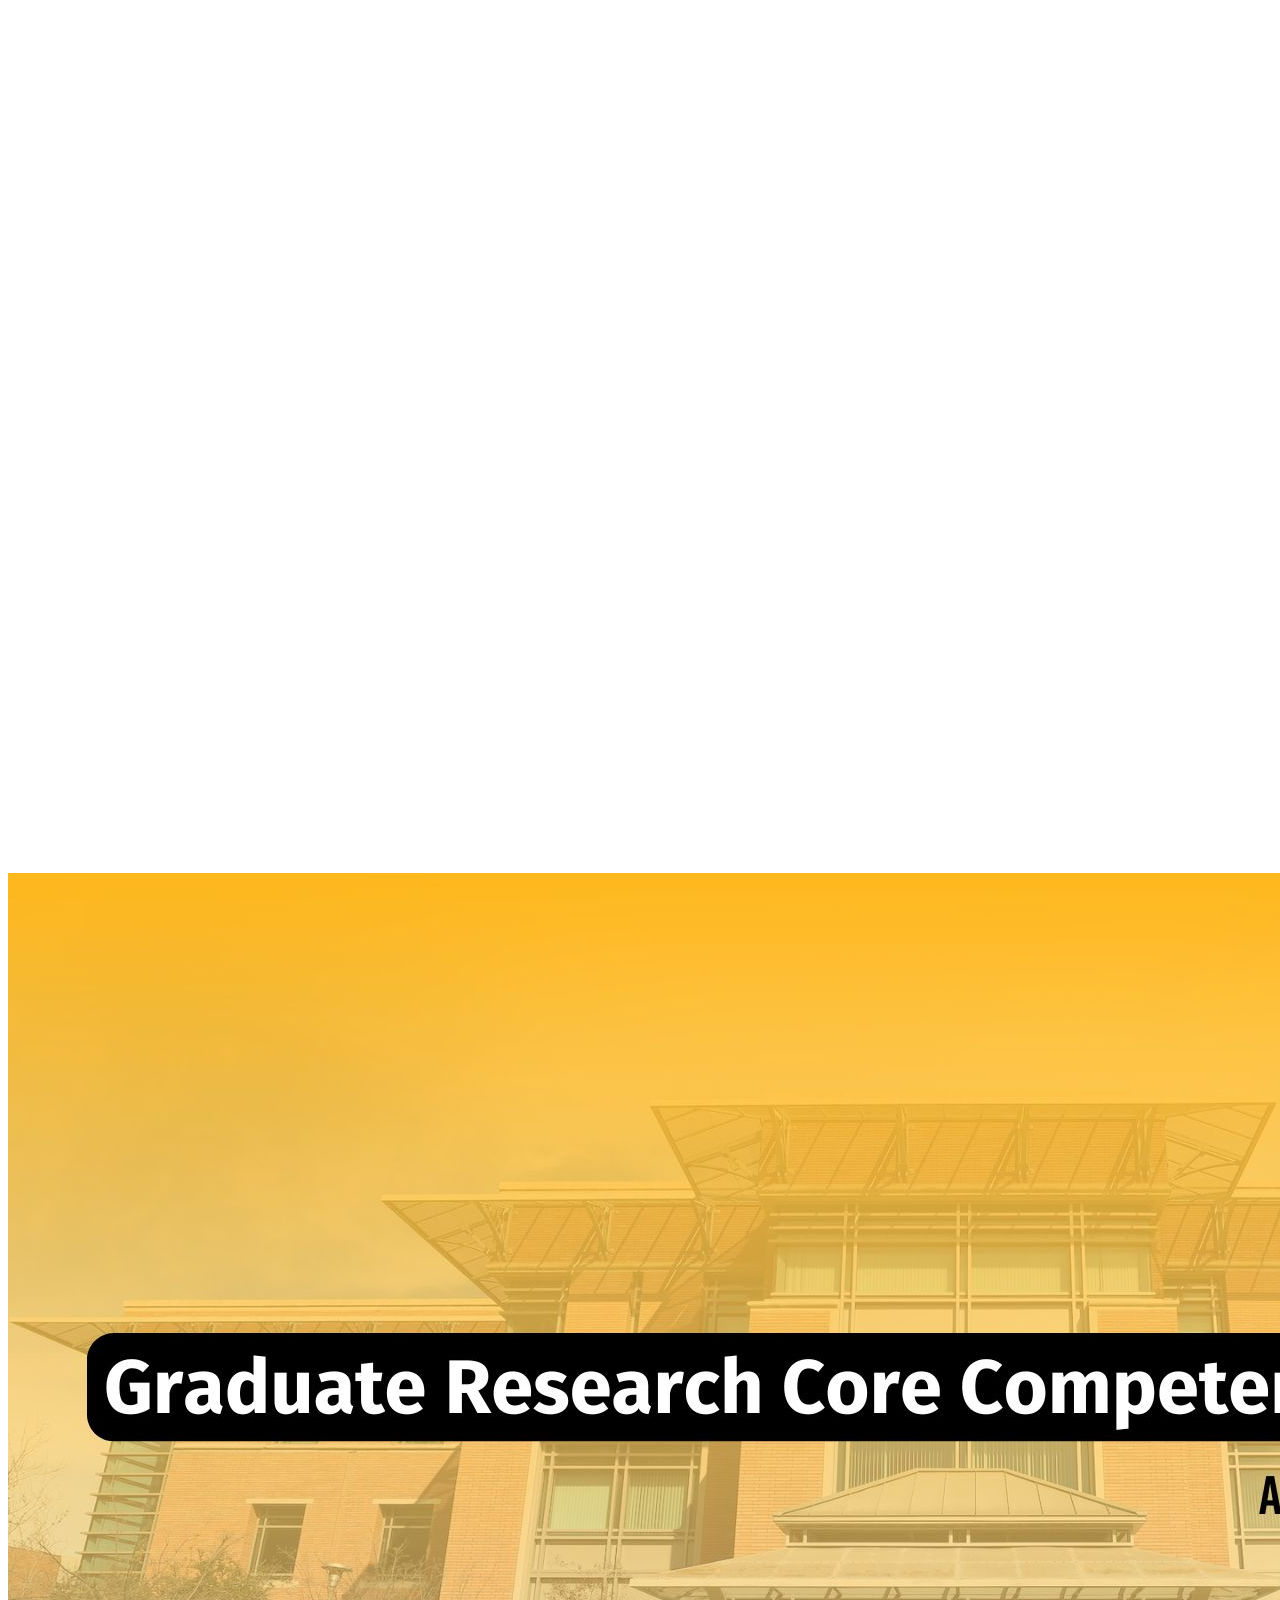
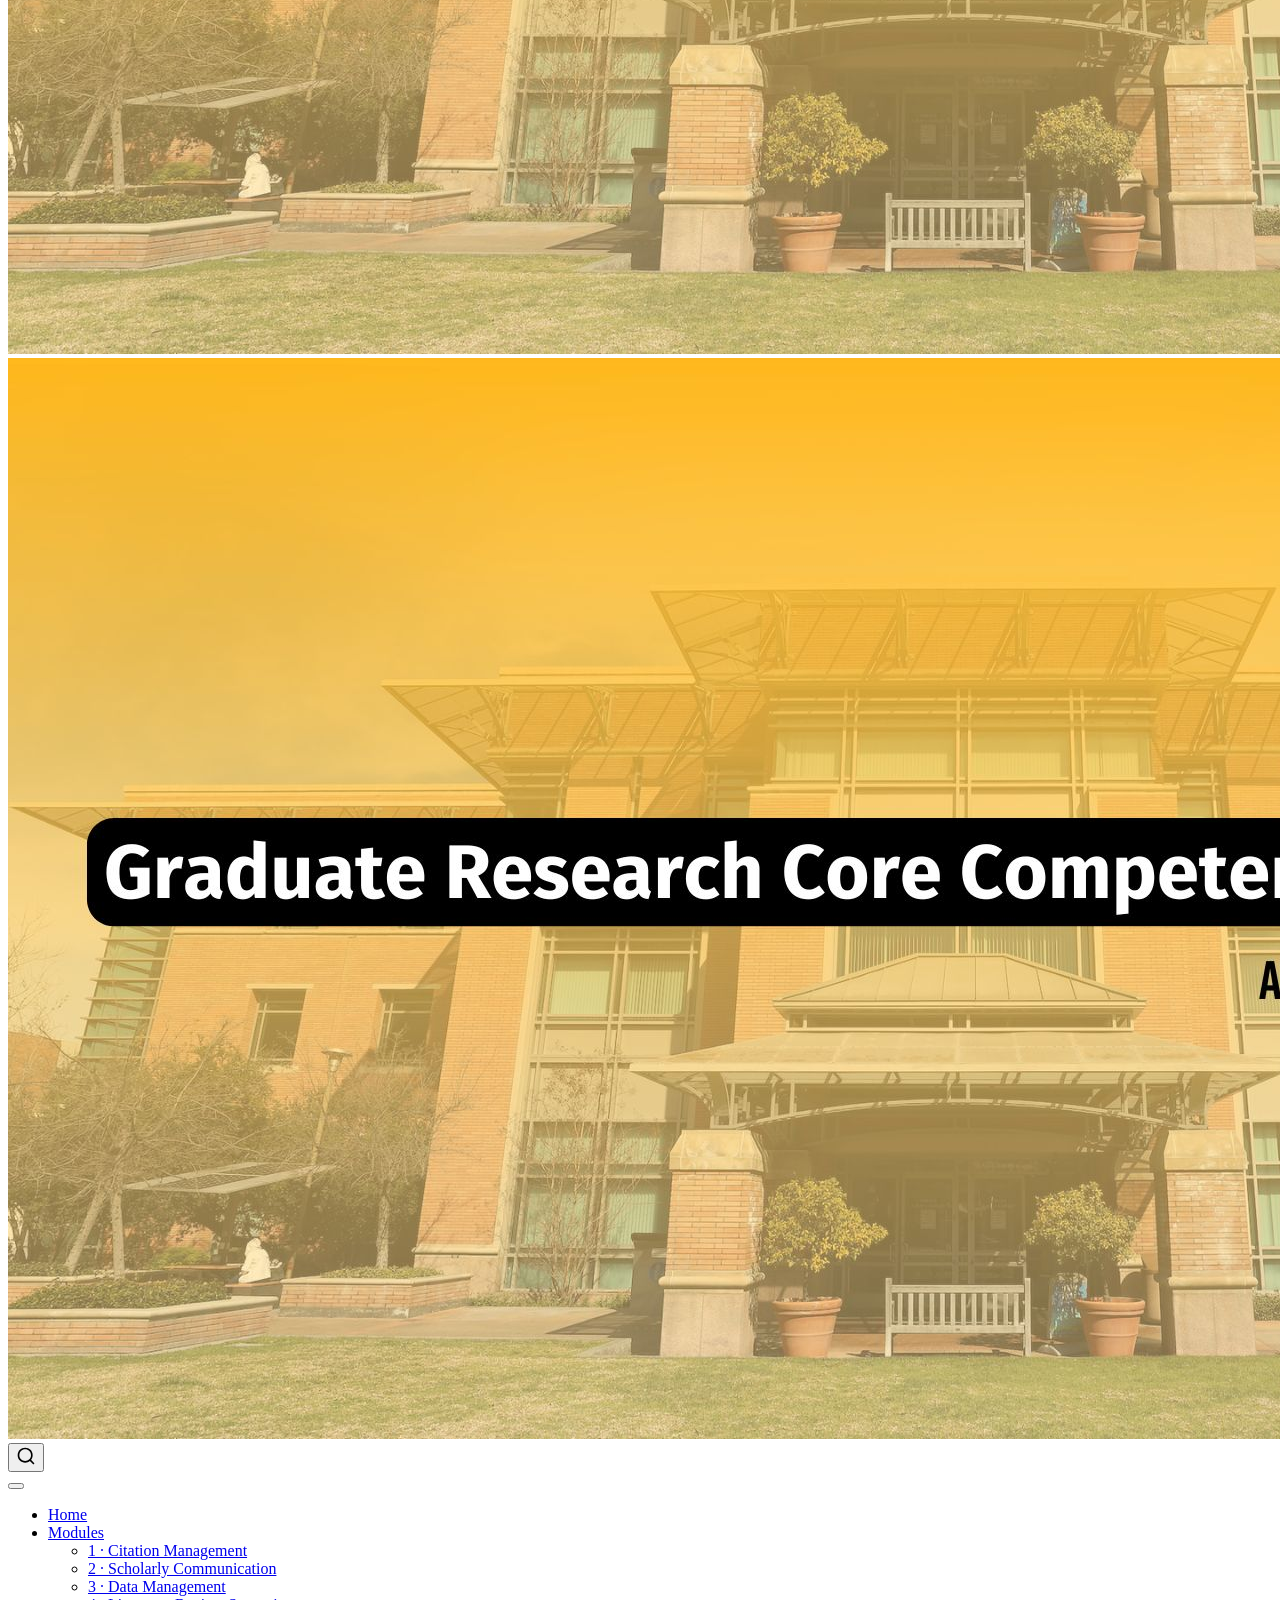
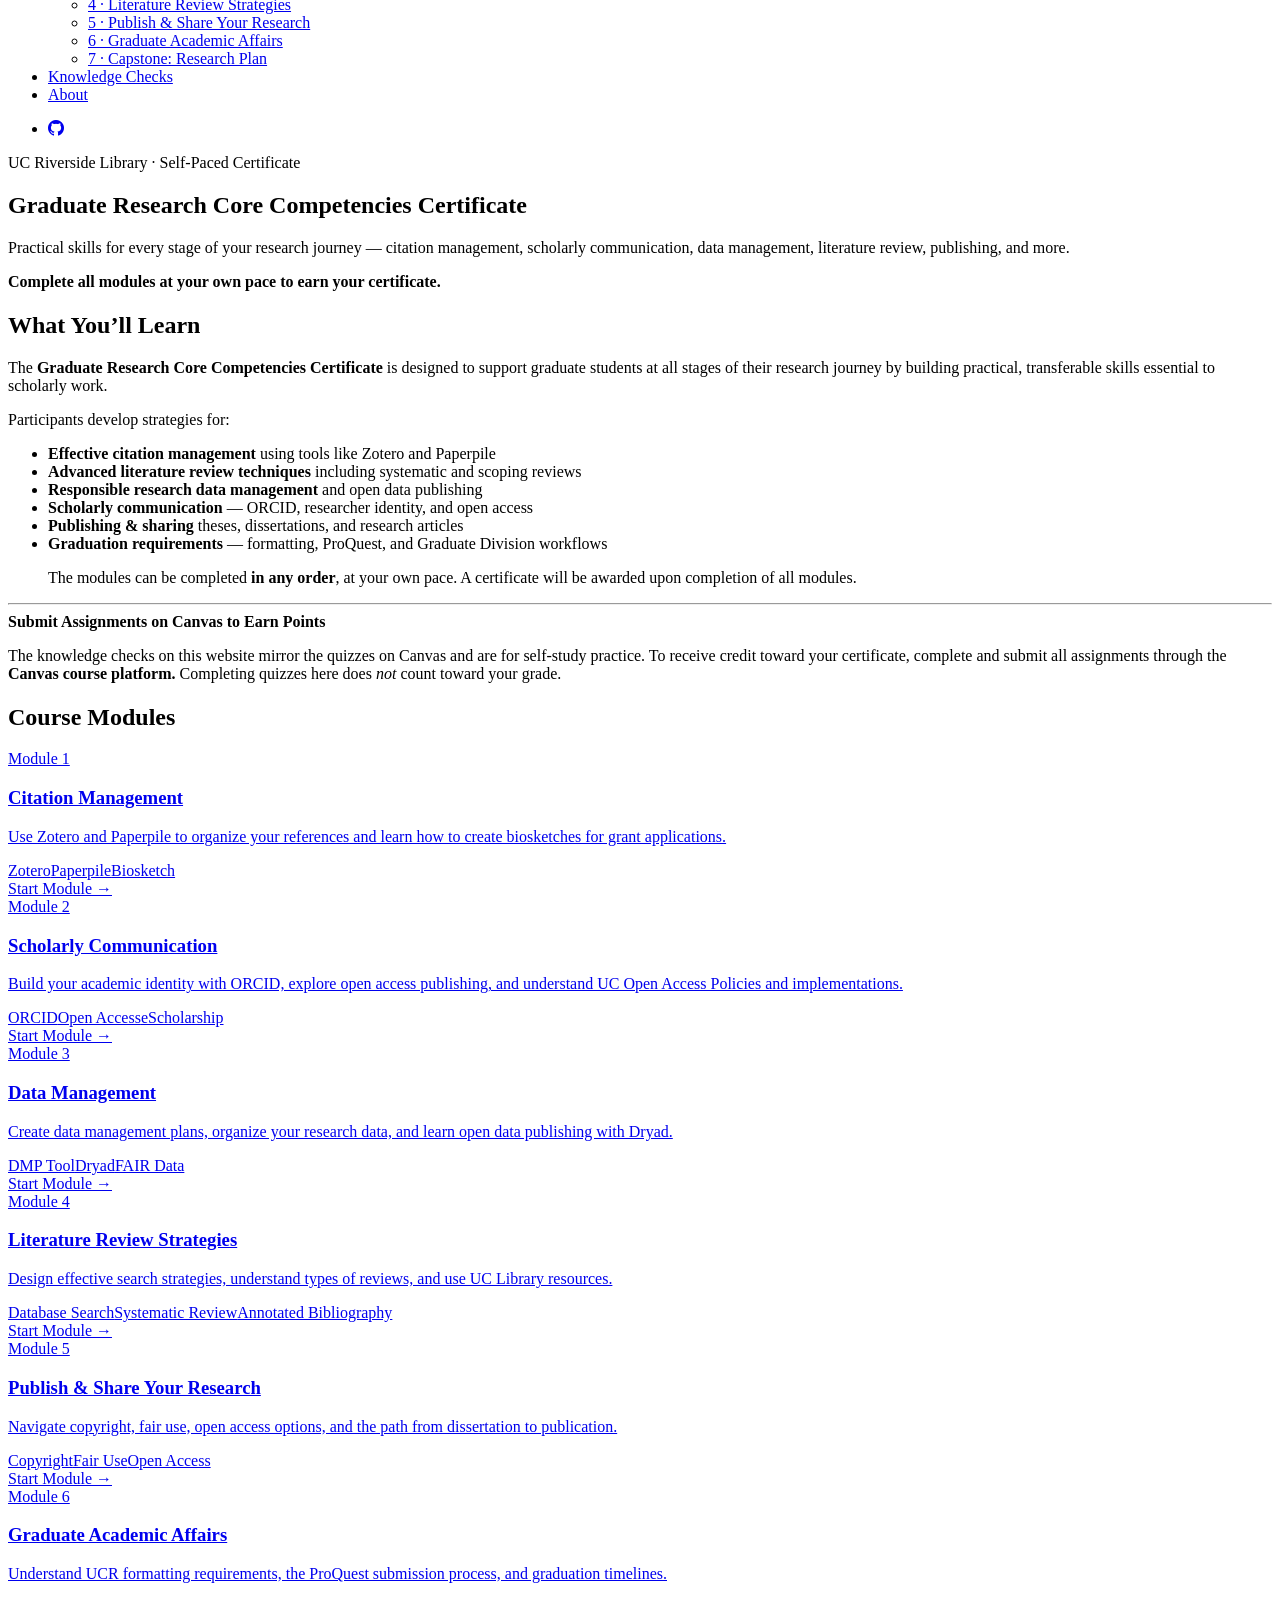
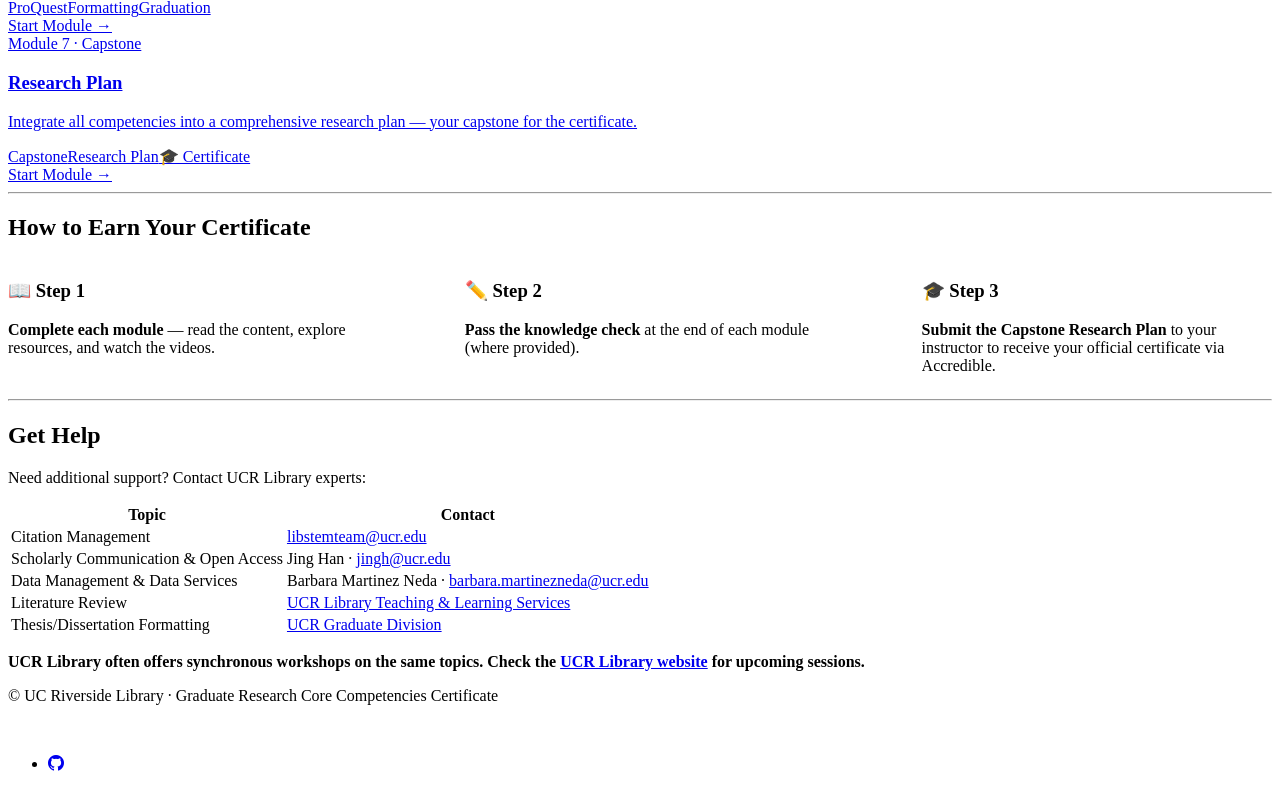
==== commit 4857963c: "Update hero styling, lit review types, and copyright framework - Hero: solid bright blue gradient re" ====
--- a/docs/index.html
+++ b/docs/index.html
@@ -43,7 +43,7 @@
 <link href="site_libs/quarto-html/quarto-syntax-highlighting-845c23b38eaddc0f92fda52bfe77a8c8.css" rel="stylesheet" id="quarto-text-highlighting-styles">
 <script src="site_libs/bootstrap/bootstrap.min.js"></script>
 <link href="site_libs/bootstrap/bootstrap-icons.css" rel="stylesheet">
-<link href="site_libs/bootstrap/bootstrap-37506186355d0fa0d9f00577c64c802b.min.css" rel="stylesheet" append-hash="true" id="quarto-bootstrap" data-mode="light">
+<link href="site_libs/bootstrap/bootstrap-c757c3e3eb24b55221ff6a535b5bb890.min.css" rel="stylesheet" append-hash="true" id="quarto-bootstrap" data-mode="light">
 <script id="quarto-search-options" type="application/json">{
   "location": "navbar",
   "copy-button": false,
@@ -168,7 +168,7 @@
 
 
 
-<div class="hero-section">
+<div class="hero-section" style="background-image: url('images/orbach-library.jpg')">
 <div class="hero-badge">
 <p>UC Riverside Library · Self-Paced Certificate</p>
 </div>
@@ -195,19 +195,18 @@
 </blockquote>
 <hr>
 <div class="canvas-reminder">
-  <div class="canvas-reminder-img" aria-hidden="true" style="background-image:url('images/certificate-thumbnail.jpg')"></div>
   <div class="canvas-reminder-body">
     <strong>Submit Assignments on Canvas to Earn Points</strong>
-    <p>The knowledge checks on this website mirror the quizzes on Canvas and are for self-study practice. To receive credit toward your certificate, complete and submit all assignments through the <strong>Canvas course platform</strong>.</p>
+    <p>The knowledge checks on this website mirror the quizzes on Canvas and are for self-study practice. To receive credit toward your certificate, complete and submit all assignments through the <strong>Canvas course platform.</strong> Completing quizzes here does <em>not</em> count toward your grade.</p>
   </div>
 </div>
 </section>
 <section id="course-modules" class="level2">
 <h2 class="anchored" data-anchor-id="course-modules">Course Modules</h2>
 <div class="module-grid">
-<a class="module-card" href="./modules/01-citation-management.html"><div class="module-number">Module 1</div><h3 class="anchored">Citation Management</h3><p>Master Zotero and Paperpile to organize your references and create biosketches for grant applications.</p><div class="module-footer"><span class="module-tag">Zotero</span><span class="module-tag">Paperpile</span><span class="module-tag">Biosketch</span></div><div class="module-cta">Start Module →</div></a>
-<a class="module-card" href="./modules/02-scholarly-communication.html"><div class="module-number">Module 2</div><h3 class="anchored">Scholarly Communication</h3><p>Build your academic identity with ORCID, explore open access publishing, and understand eScholarship.</p><div class="module-footer"><span class="module-tag">ORCID</span><span class="module-tag">Open Access</span><span class="module-tag">eScholarship</span></div><div class="module-cta">Start Module →</div></a>
-<a class="module-card" href="./modules/03-data-management.html"><div class="module-number">Module 3</div><h3 class="anchored">Data Management</h3><p>Create data management plans, organize your research data, and publish with Dryad.</p><div class="module-footer"><span class="module-tag">DMP Tool</span><span class="module-tag">Dryad</span><span class="module-tag">FAIR Data</span></div><div class="module-cta">Start Module →</div></a>
+<a class="module-card" href="./modules/01-citation-management.html"><div class="module-number">Module 1</div><h3 class="anchored">Citation Management</h3><p>Use Zotero and Paperpile to organize your references and learn how to create biosketches for grant applications.</p><div class="module-footer"><span class="module-tag">Zotero</span><span class="module-tag">Paperpile</span><span class="module-tag">Biosketch</span></div><div class="module-cta">Start Module →</div></a>
+<a class="module-card" href="./modules/02-scholarly-communication.html"><div class="module-number">Module 2</div><h3 class="anchored">Scholarly Communication</h3><p>Build your academic identity with ORCID, explore open access publishing, and understand UC Open Access Policies and implementations.</p><div class="module-footer"><span class="module-tag">ORCID</span><span class="module-tag">Open Access</span><span class="module-tag">eScholarship</span></div><div class="module-cta">Start Module →</div></a>
+<a class="module-card" href="./modules/03-data-management.html"><div class="module-number">Module 3</div><h3 class="anchored">Data Management</h3><p>Create data management plans, organize your research data, and learn open data publishing with Dryad.</p><div class="module-footer"><span class="module-tag">DMP Tool</span><span class="module-tag">Dryad</span><span class="module-tag">FAIR Data</span></div><div class="module-cta">Start Module →</div></a>
 <a class="module-card" href="./modules/04-literature-review.html"><div class="module-number">Module 4</div><h3 class="anchored">Literature Review Strategies</h3><p>Design effective search strategies, understand types of reviews, and use UC Library resources.</p><div class="module-footer"><span class="module-tag">Database Search</span><span class="module-tag">Systematic Review</span><span class="module-tag">Annotated Bibliography</span></div><div class="module-cta">Start Module →</div></a>
 <a class="module-card" href="./modules/05-publish-share.html"><div class="module-number">Module 5</div><h3 class="anchored">Publish &amp; Share Your Research</h3><p>Navigate copyright, fair use, open access options, and the path from dissertation to publication.</p><div class="module-footer"><span class="module-tag">Copyright</span><span class="module-tag">Fair Use</span><span class="module-tag">Open Access</span></div><div class="module-cta">Start Module →</div></a>
 <a class="module-card" href="./modules/06-graduate-academic-affairs.html"><div class="module-number">Module 6</div><h3 class="anchored">Graduate Academic Affairs</h3><p>Understand UCR formatting requirements, the ProQuest submission process, and graduation timelines.</p><div class="module-footer"><span class="module-tag">ProQuest</span><span class="module-tag">Formatting</span><span class="module-tag">Graduation</span></div><div class="module-cta">Start Module →</div></a>
@@ -262,7 +261,7 @@
 </tr>
 <tr class="odd">
 <td>Data Management &amp; Data Services</td>
-<td>Dr.&nbsp;Barbara Martinez Neda · <a href="mailto:barbara.martinezneda@ucr.edu">barbara.martinezneda@ucr.edu</a></td>
+<td>Barbara Martinez Neda · <a href="mailto:barbara.martinezneda@ucr.edu">barbara.martinezneda@ucr.edu</a></td>
 </tr>
 <tr class="even">
 <td>Literature Review</td>
@@ -274,7 +273,7 @@
 </tr>
 </tbody>
 </table>
-<p><strong>Upcoming Workshops:</strong> <a href="https://library.ucr.edu">library.ucr.edu</a></p>
+<p><strong>UCR Library often offers synchronous workshops on the same topics. Check the <a href="https://library.ucr.edu">UCR Library website</a> for upcoming sessions.</strong></p>
 
 
 </section>
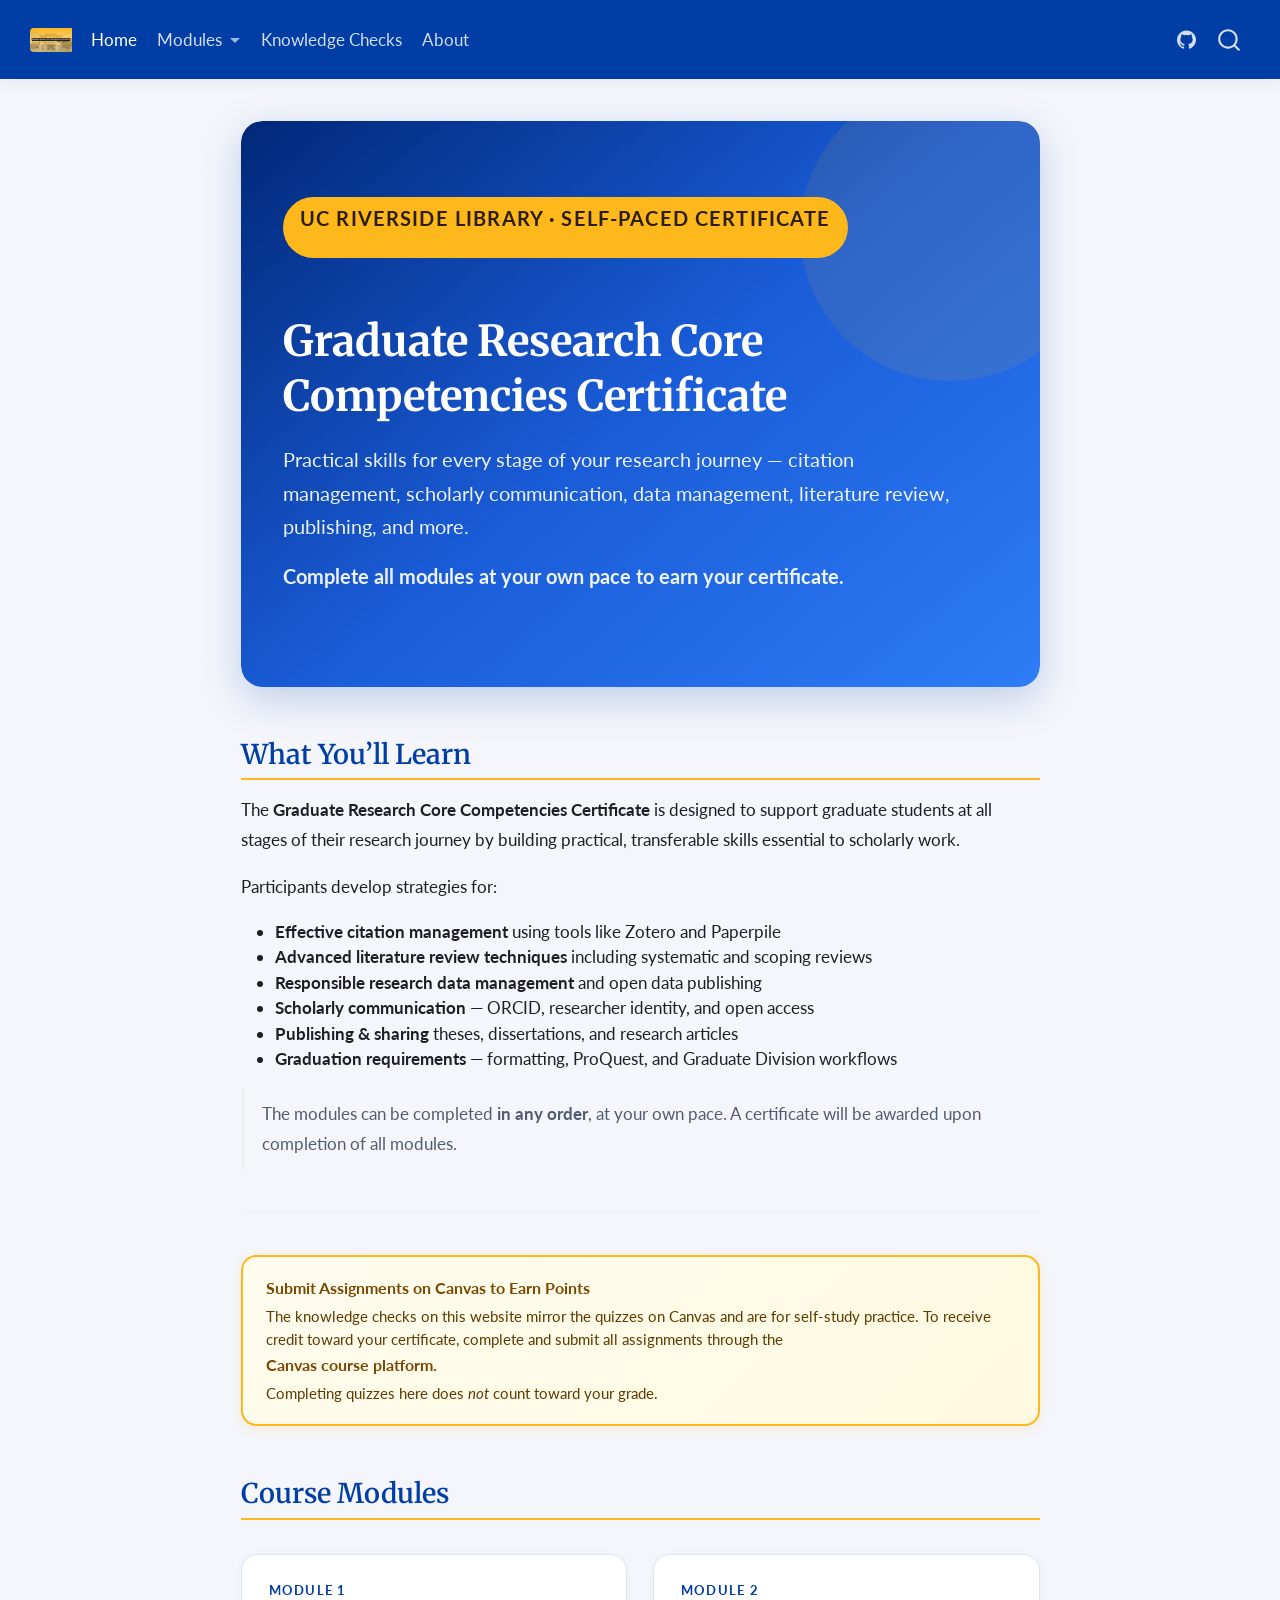
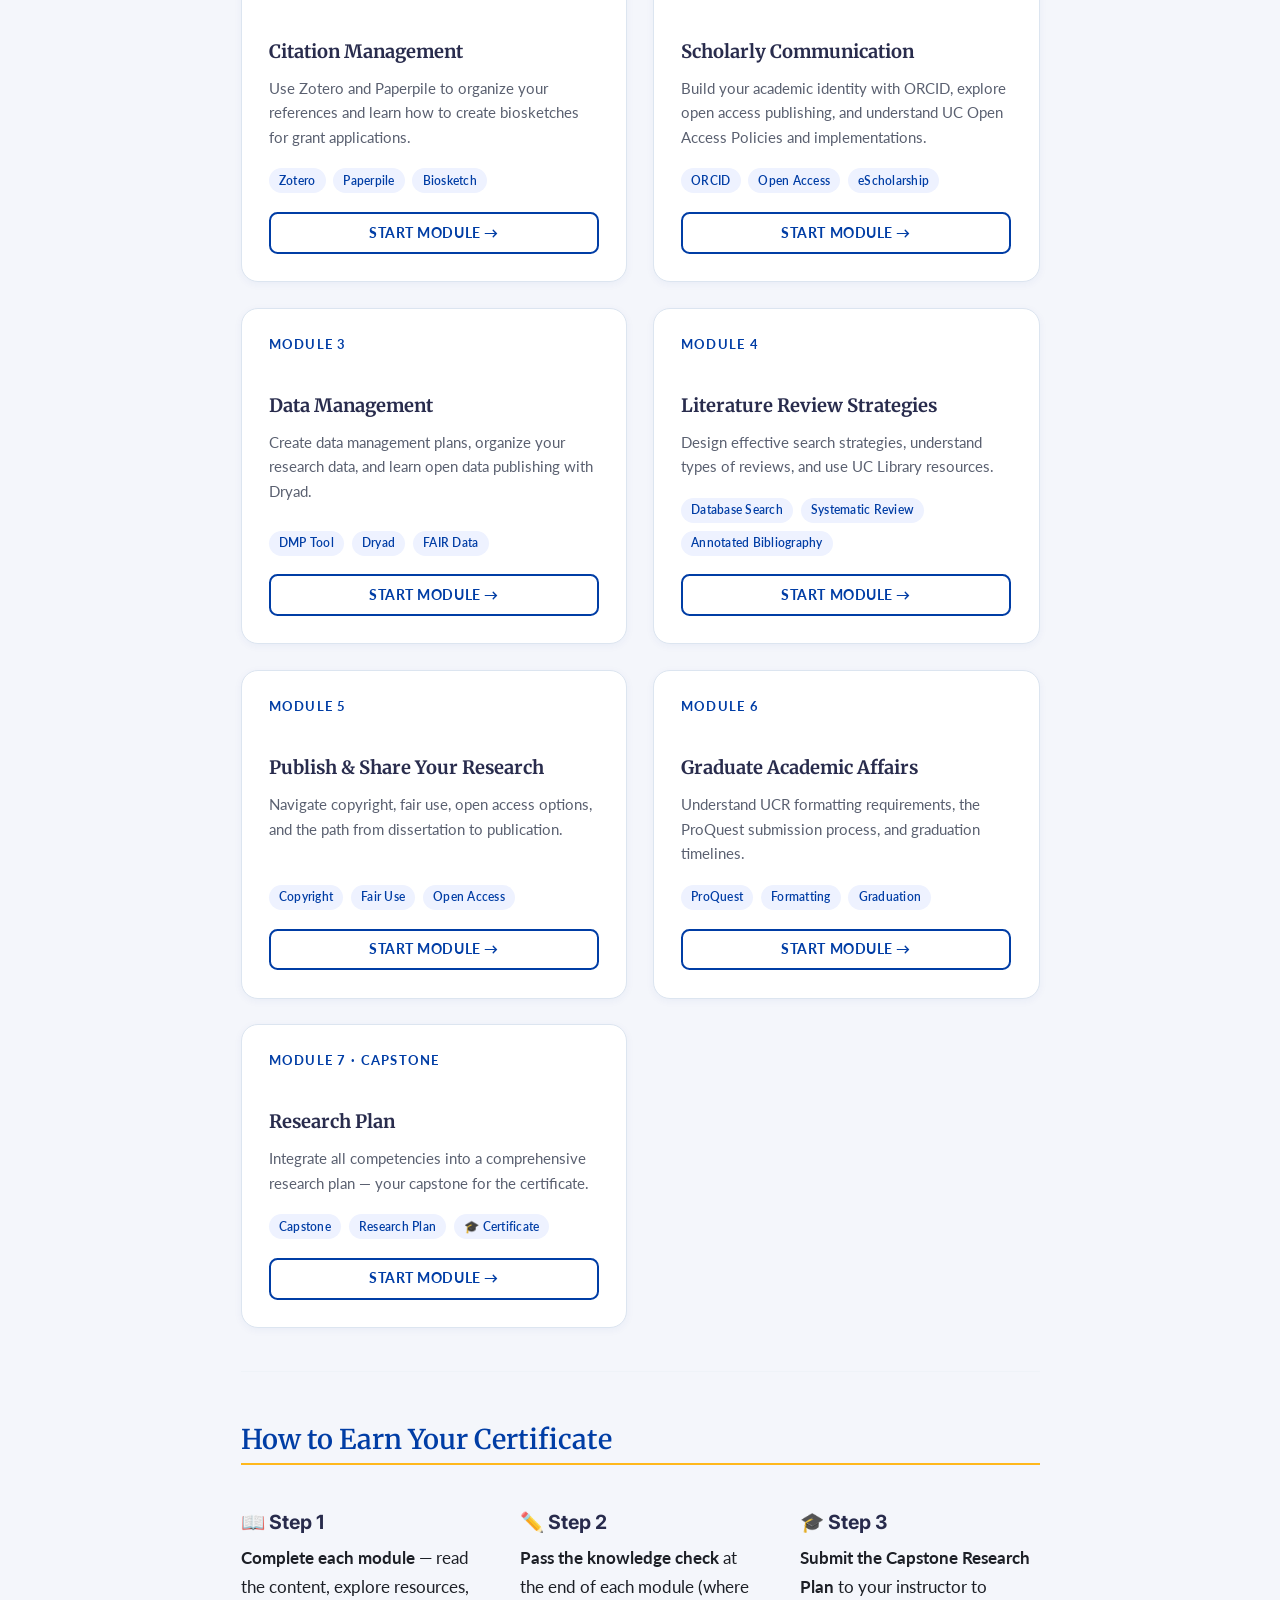
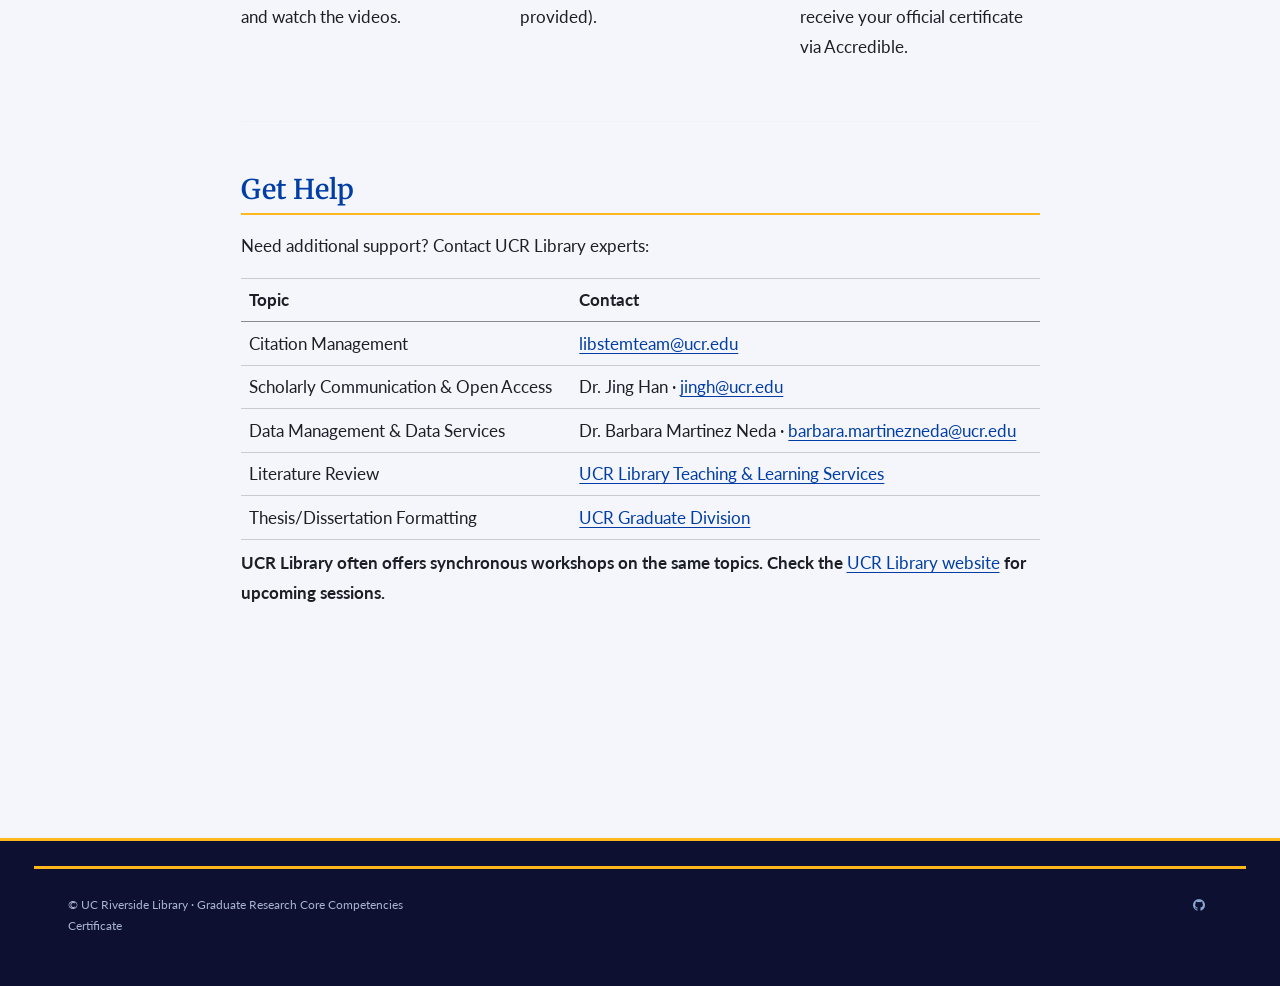
==== commit d7334276: "Add Dr. prefix to Jing Han and Barbara Martinez Neda throughout" ====
--- a/docs/index.html
+++ b/docs/index.html
@@ -257,11 +257,11 @@
 </tr>
 <tr class="even">
 <td>Scholarly Communication &amp; Open Access</td>
-<td>Jing Han · <a href="mailto:jingh@ucr.edu">jingh@ucr.edu</a></td>
+<td>Dr.&nbsp;Jing Han · <a href="mailto:jingh@ucr.edu">jingh@ucr.edu</a></td>
 </tr>
 <tr class="odd">
 <td>Data Management &amp; Data Services</td>
-<td>Barbara Martinez Neda · <a href="mailto:barbara.martinezneda@ucr.edu">barbara.martinezneda@ucr.edu</a></td>
+<td>Dr.&nbsp;Barbara Martinez Neda · <a href="mailto:barbara.martinezneda@ucr.edu">barbara.martinezneda@ucr.edu</a></td>
 </tr>
 <tr class="even">
 <td>Literature Review</td>
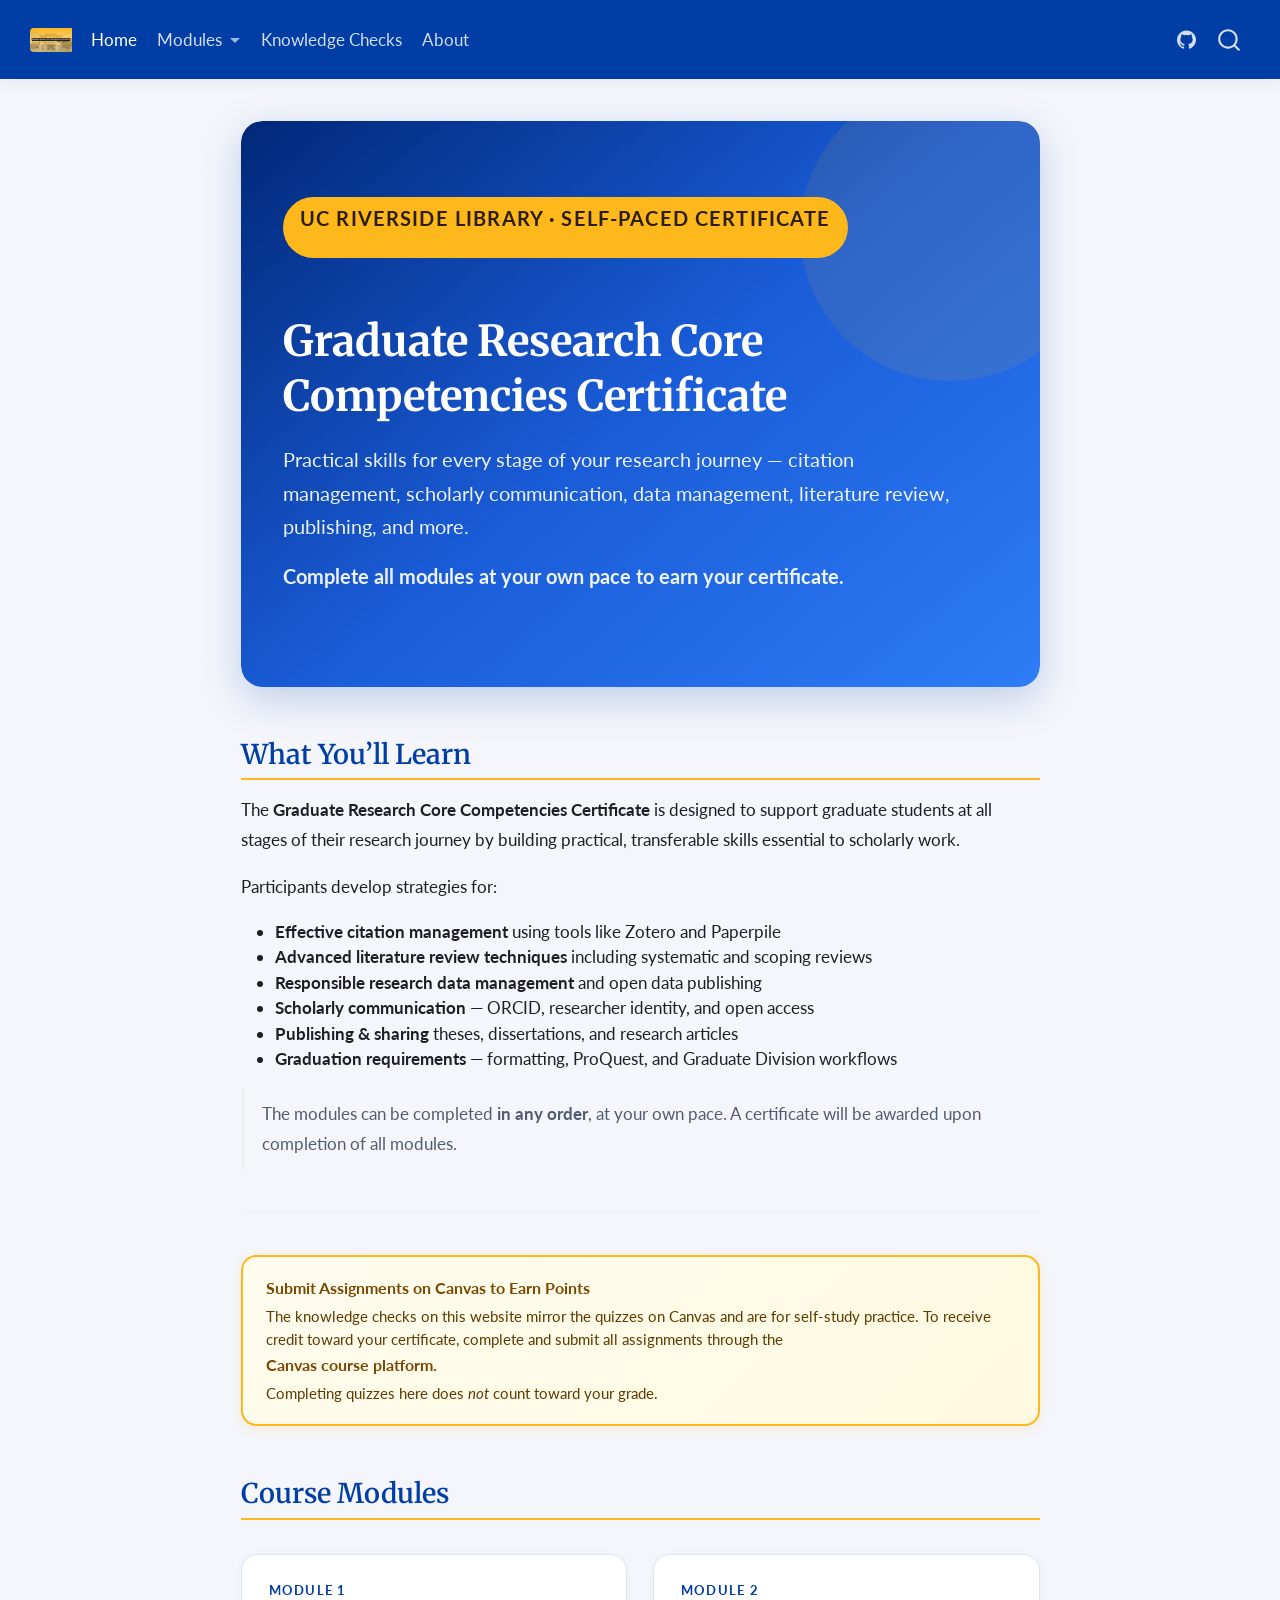
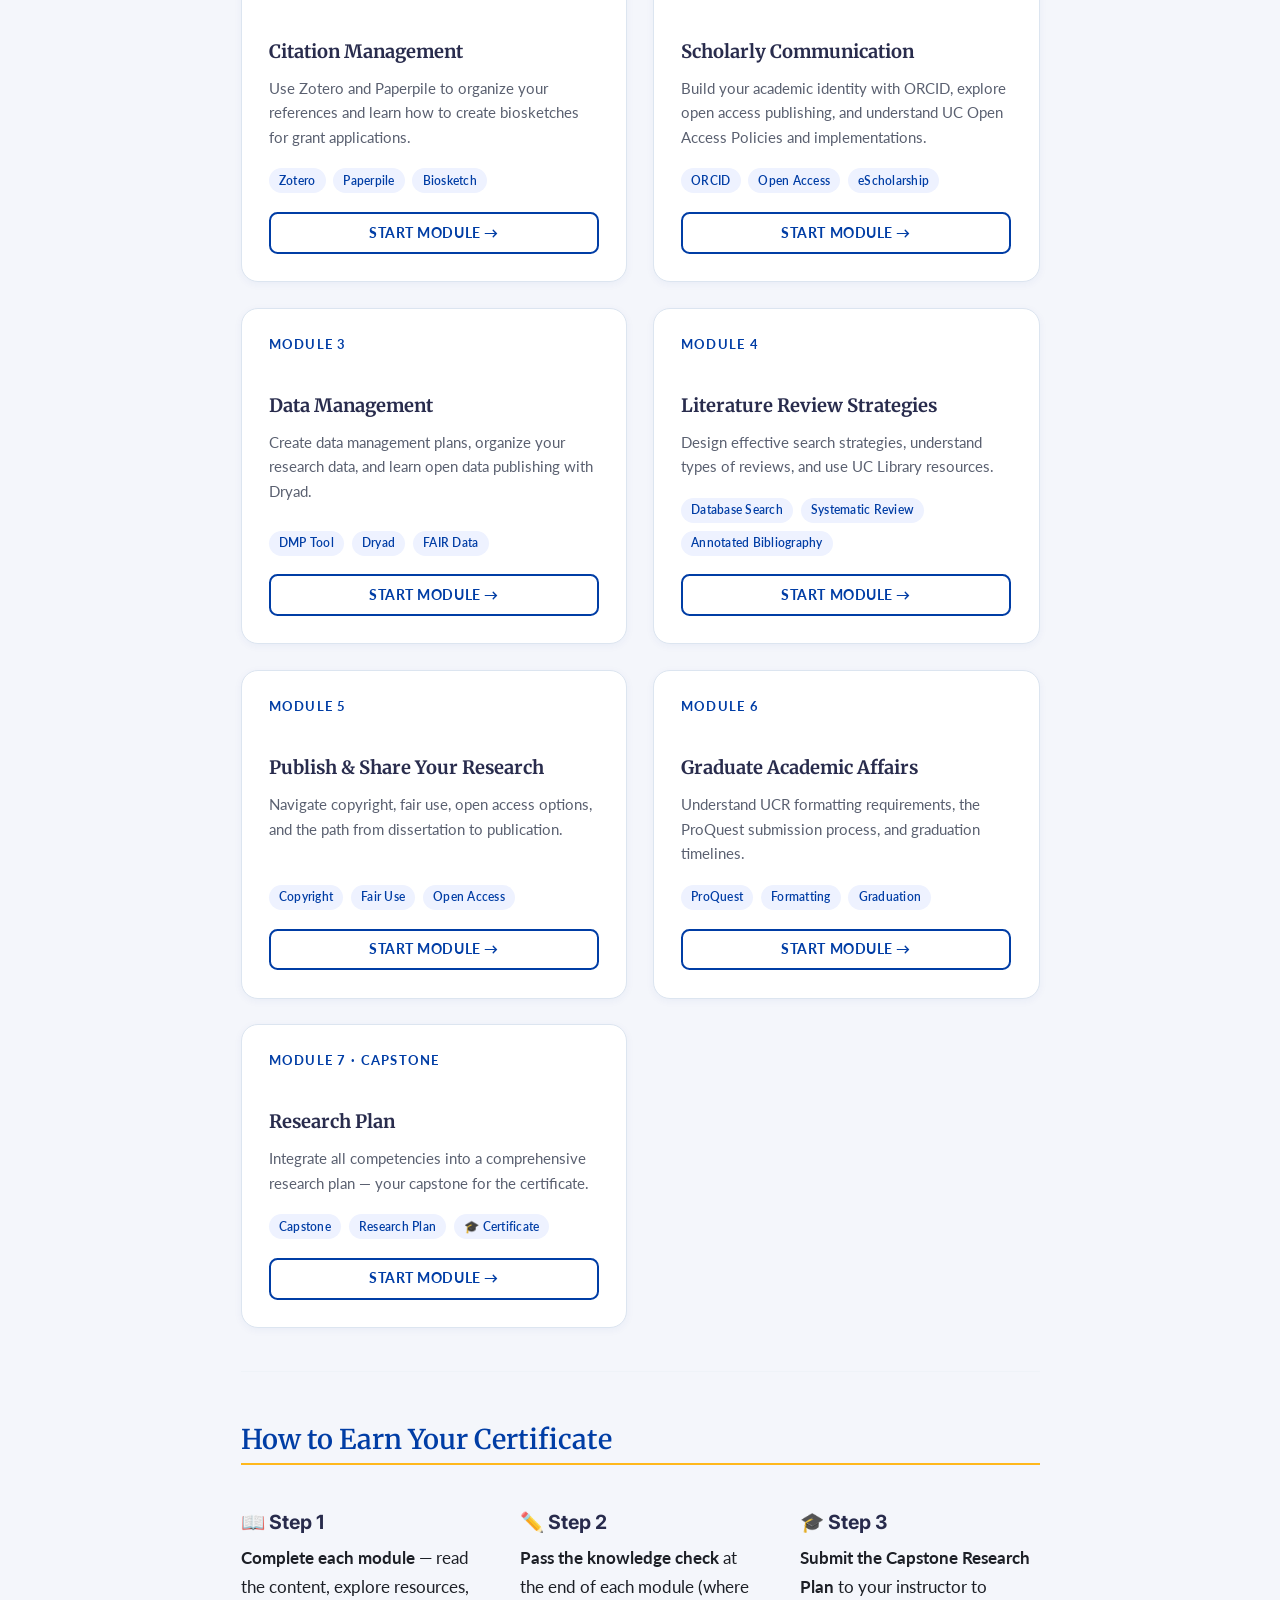
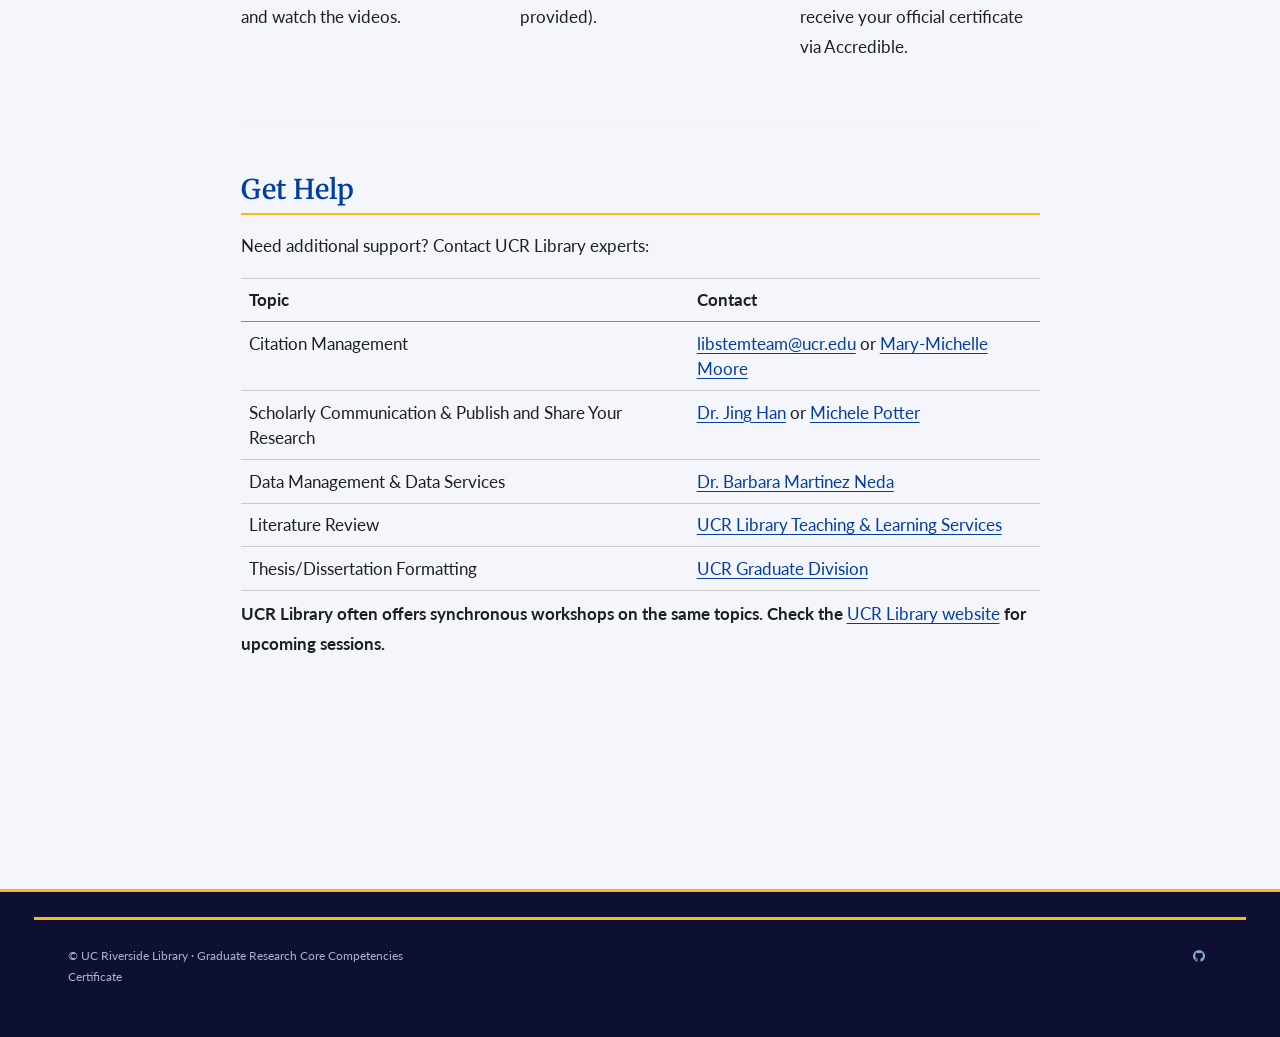
==== commit 46077060: "Update site content" ====
--- a/docs/index.html
+++ b/docs/index.html
@@ -253,15 +253,15 @@
 <tbody>
 <tr class="odd">
 <td>Citation Management</td>
-<td><a href="mailto:libstemteam@ucr.edu">libstemteam@ucr.edu</a></td>
+<td><a href="mailto:libstemteam@ucr.edu">libstemteam@ucr.edu</a> or <a href="mailto:marymichelle.moore@ucr.edu">Mary-Michelle Moore</a></td>
 </tr>
 <tr class="even">
-<td>Scholarly Communication &amp; Open Access</td>
-<td>Dr.&nbsp;Jing Han · <a href="mailto:jingh@ucr.edu">jingh@ucr.edu</a></td>
+<td>Scholarly Communication &amp; Publish and Share Your Research</td>
+<td><a href="mailto:jingh@ucr.edu">Dr.&nbsp;Jing Han</a> or <a href="mailto:michele.potter@ucr.edu">Michele Potter</a></td>
 </tr>
 <tr class="odd">
 <td>Data Management &amp; Data Services</td>
-<td>Dr.&nbsp;Barbara Martinez Neda · <a href="mailto:barbara.martinezneda@ucr.edu">barbara.martinezneda@ucr.edu</a></td>
+<td><a href="mailto:barbara.martinezneda@ucr.edu">Dr.&nbsp;Barbara Martinez Neda</a></td>
 </tr>
 <tr class="even">
 <td>Literature Review</td>
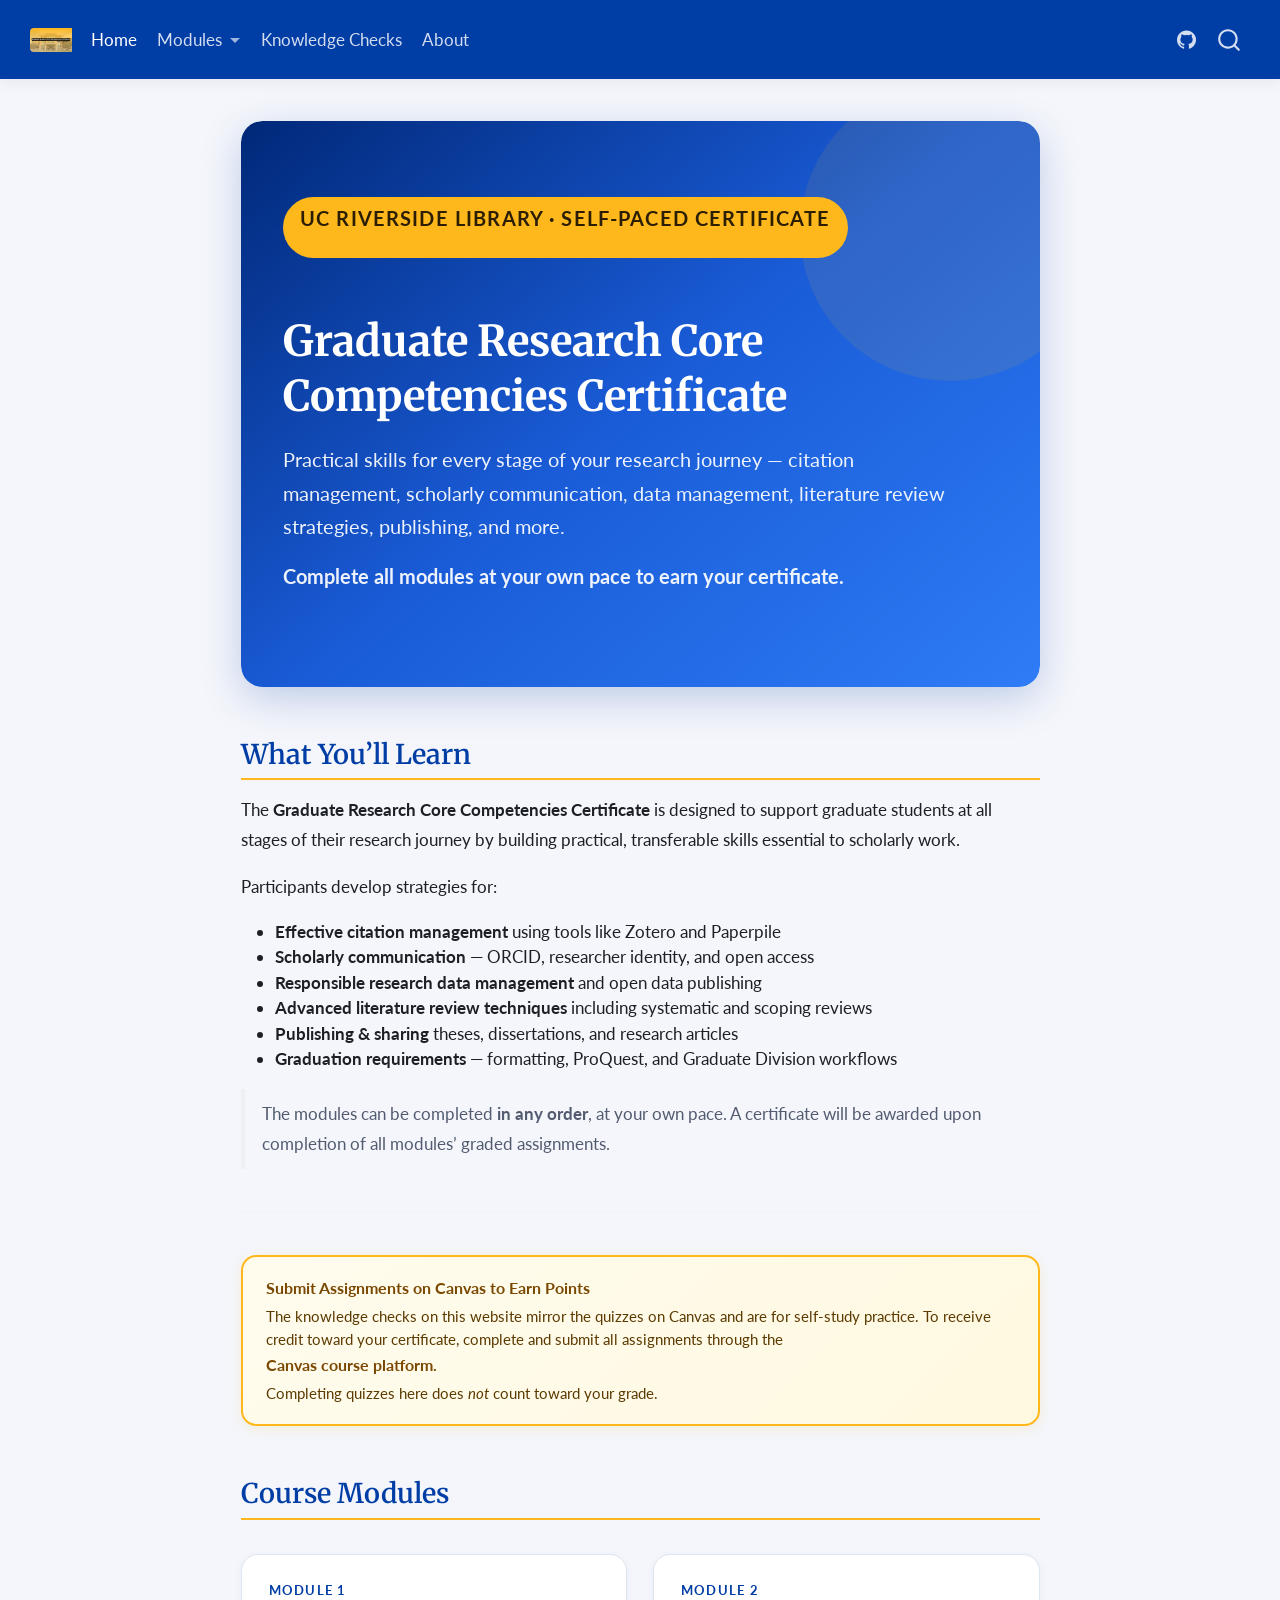
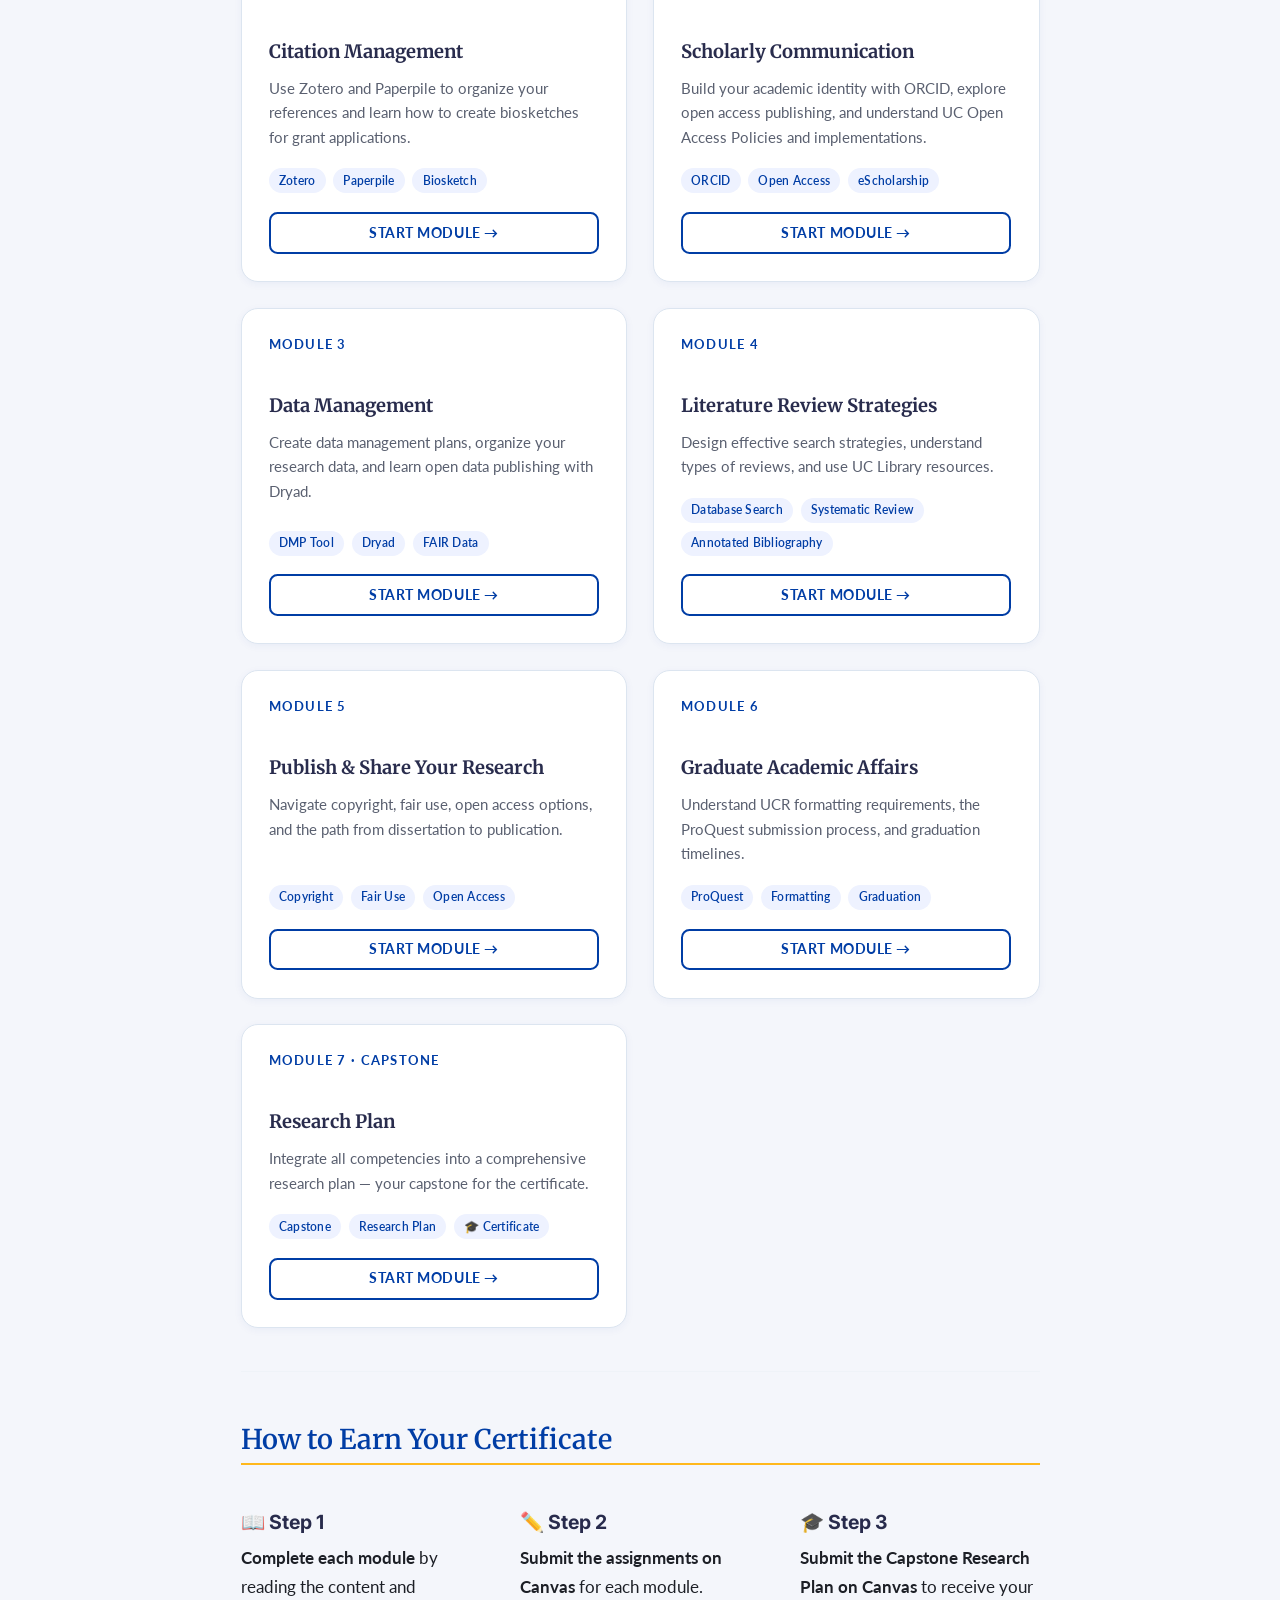
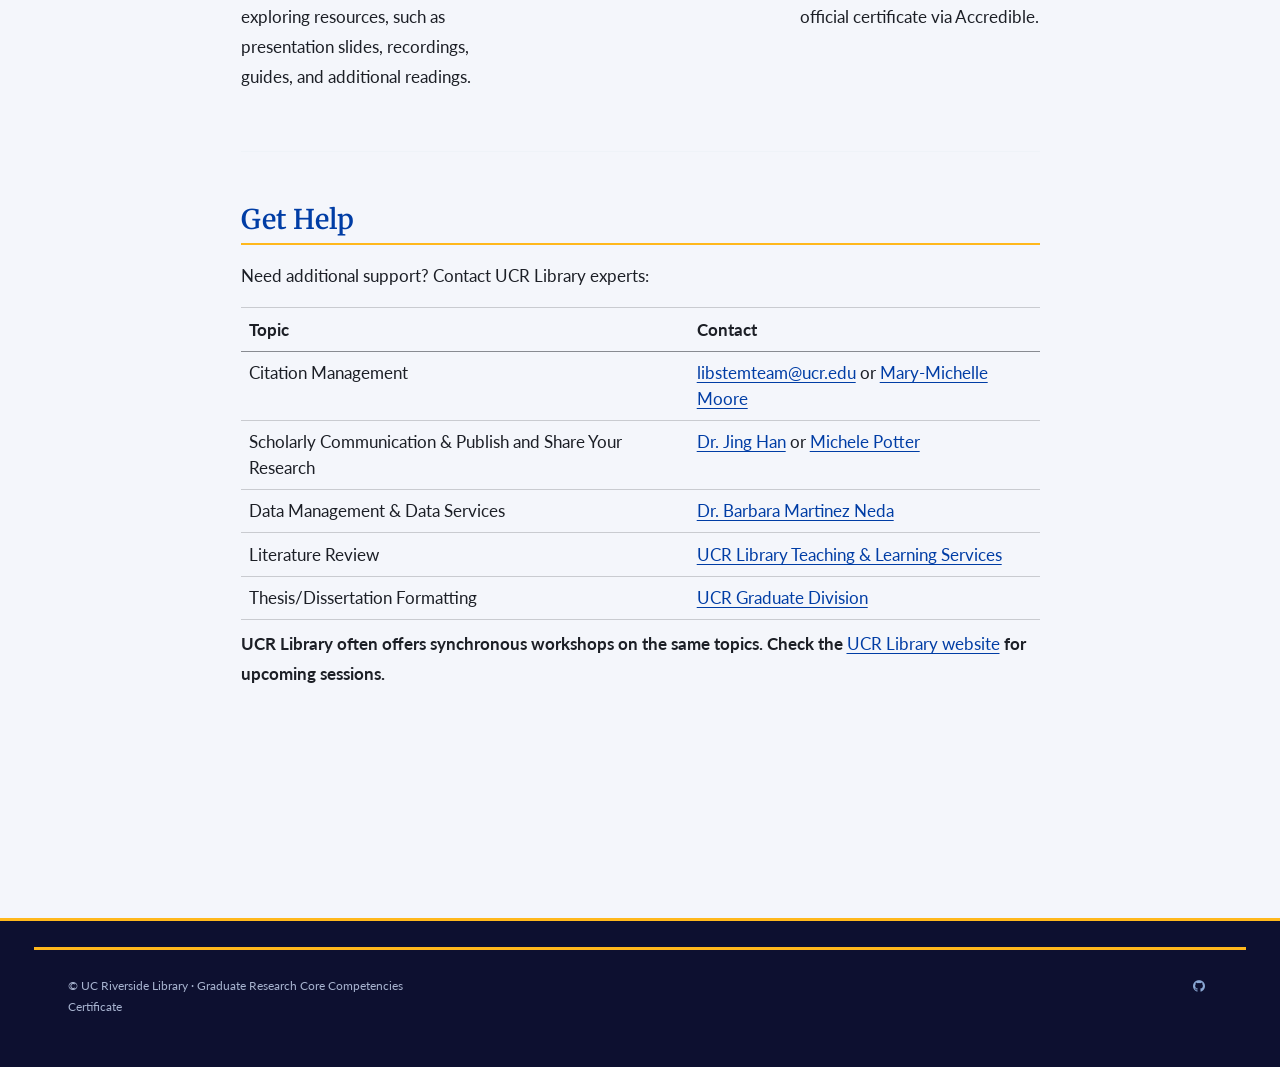
==== commit 75a51d2e: "Update site content" ====
--- a/docs/index.html
+++ b/docs/index.html
@@ -174,7 +174,7 @@
 </div>
 <section id="graduate-research-core-competencies-certificate" class="level1">
 <h1>Graduate Research Core Competencies Certificate</h1>
-<p>Practical skills for every stage of your research journey — citation management, scholarly communication, data management, literature review, publishing, and more.</p>
+<p>Practical skills for every stage of your research journey — citation management, scholarly communication, data management, literature review strategies, publishing, and more.</p>
 <p><strong>Complete all modules at your own pace to earn your certificate.</strong></p>
 </section>
 </div>
@@ -184,14 +184,14 @@
 <p>Participants develop strategies for:</p>
 <ul>
 <li><strong>Effective citation management</strong> using tools like Zotero and Paperpile</li>
+<li><strong>Scholarly communication</strong> — ORCID, researcher identity, and open access</li>
+<li><strong>Responsible research data management</strong> and open data publishing</li>
 <li><strong>Advanced literature review techniques</strong> including systematic and scoping reviews</li>
-<li><strong>Responsible research data management</strong> and open data publishing</li>
-<li><strong>Scholarly communication</strong> — ORCID, researcher identity, and open access</li>
 <li><strong>Publishing &amp; sharing</strong> theses, dissertations, and research articles</li>
 <li><strong>Graduation requirements</strong> — formatting, ProQuest, and Graduate Division workflows</li>
 </ul>
 <blockquote class="blockquote">
-<p>The modules can be completed <strong>in any order</strong>, at your own pace. A certificate will be awarded upon completion of all modules.</p>
+<p>The modules can be completed <strong>in any order</strong>, at your own pace. A certificate will be awarded upon completion of all modules’ graded assignments.</p>
 </blockquote>
 <hr>
 <div class="canvas-reminder">
@@ -220,21 +220,21 @@
 <div class="column" style="width:30%;">
 <section id="step-1" class="level3">
 <h3 class="anchored" data-anchor-id="step-1">📖 Step 1</h3>
-<p><strong>Complete each module</strong> — read the content, explore resources, and watch the videos.</p>
+<p><strong>Complete each module</strong> by reading the content and exploring resources, such as presentation slides, recordings, guides, and additional readings.</p>
 </section>
 </div><div class="column" style="width:5%;">
 
 </div><div class="column" style="width:30%;">
 <section id="step-2" class="level3">
 <h3 class="anchored" data-anchor-id="step-2">✏️ Step 2</h3>
-<p><strong>Pass the knowledge check</strong> at the end of each module (where provided).</p>
+<p><strong>Submit the assignments on Canvas</strong> for each module.</p>
 </section>
 </div><div class="column" style="width:5%;">
 
 </div><div class="column" style="width:30%;">
 <section id="step-3" class="level3">
 <h3 class="anchored" data-anchor-id="step-3">🎓 Step 3</h3>
-<p><strong>Submit the Capstone Research Plan</strong> to your instructor to receive your official certificate via Accredible.</p>
+<p><strong>Submit the Capstone Research Plan on Canvas</strong> to receive your official certificate via Accredible.</p>
 </section>
 </div>
 </div>
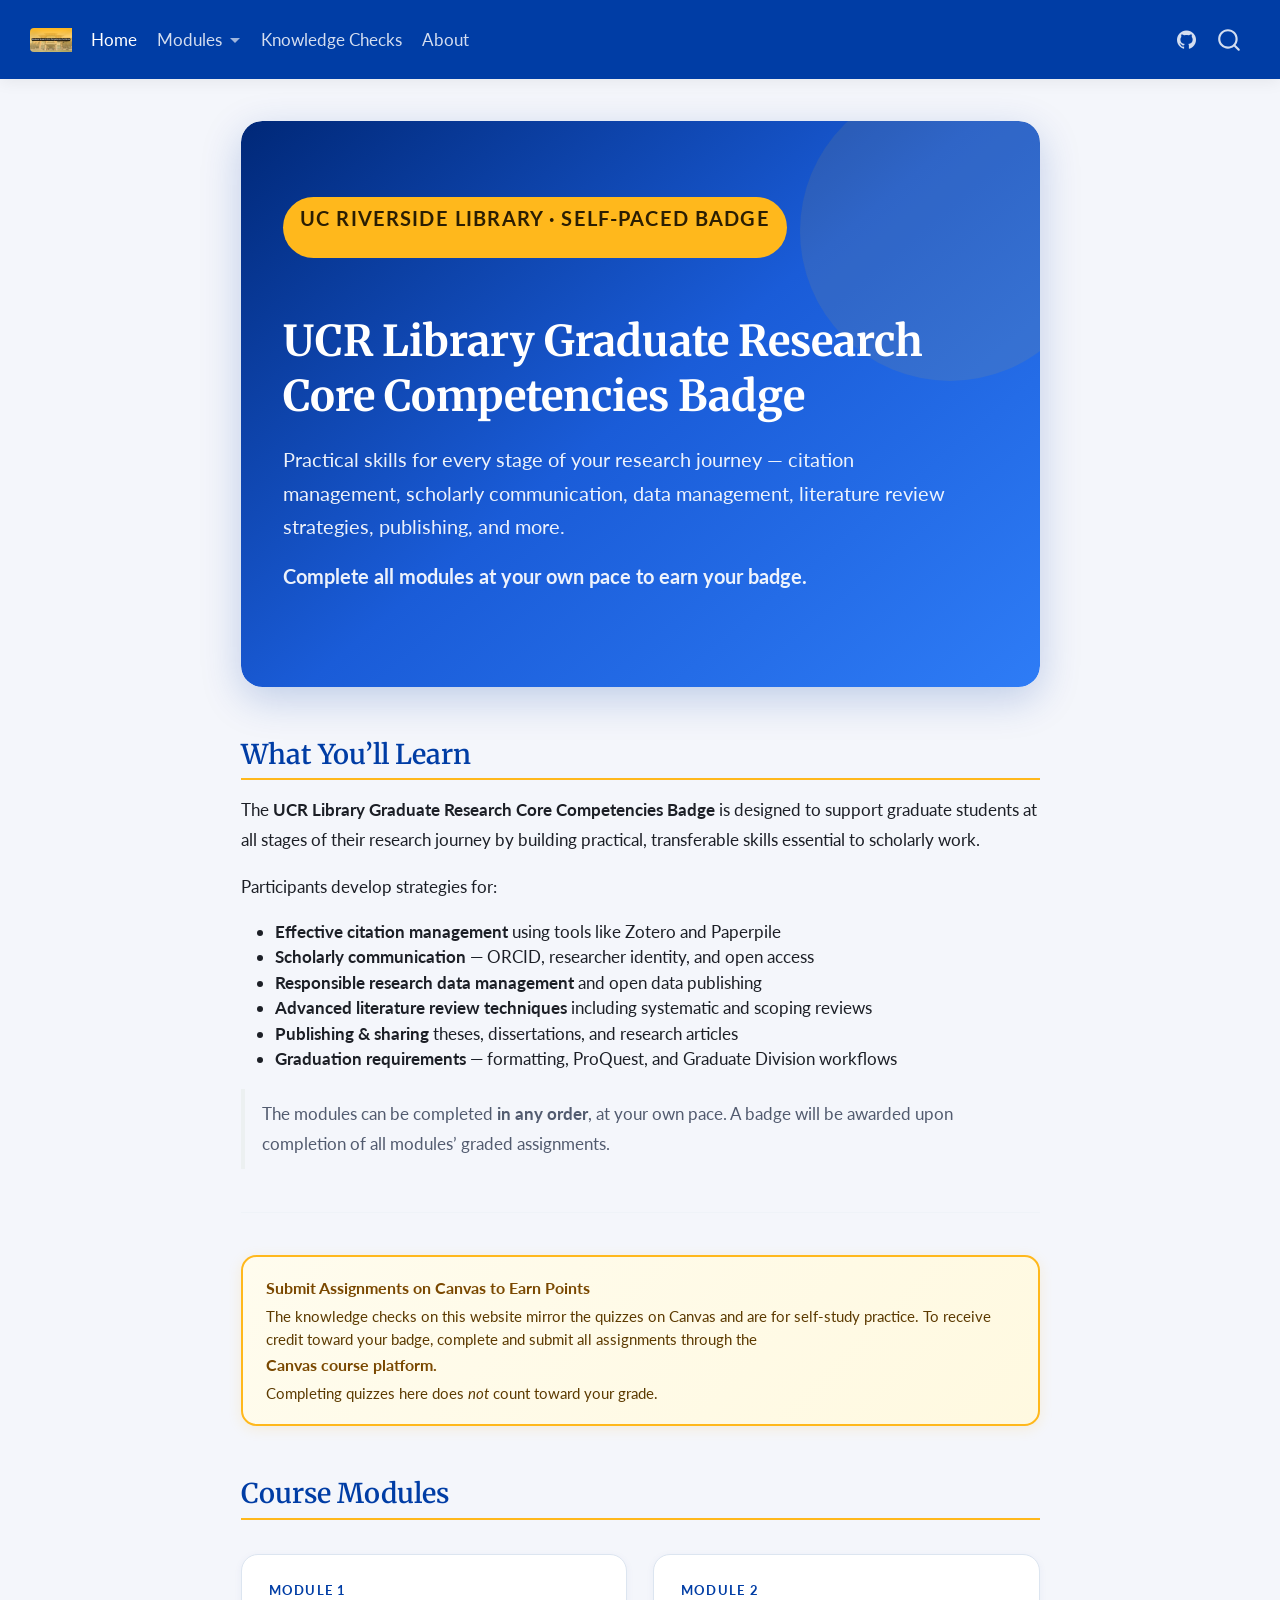
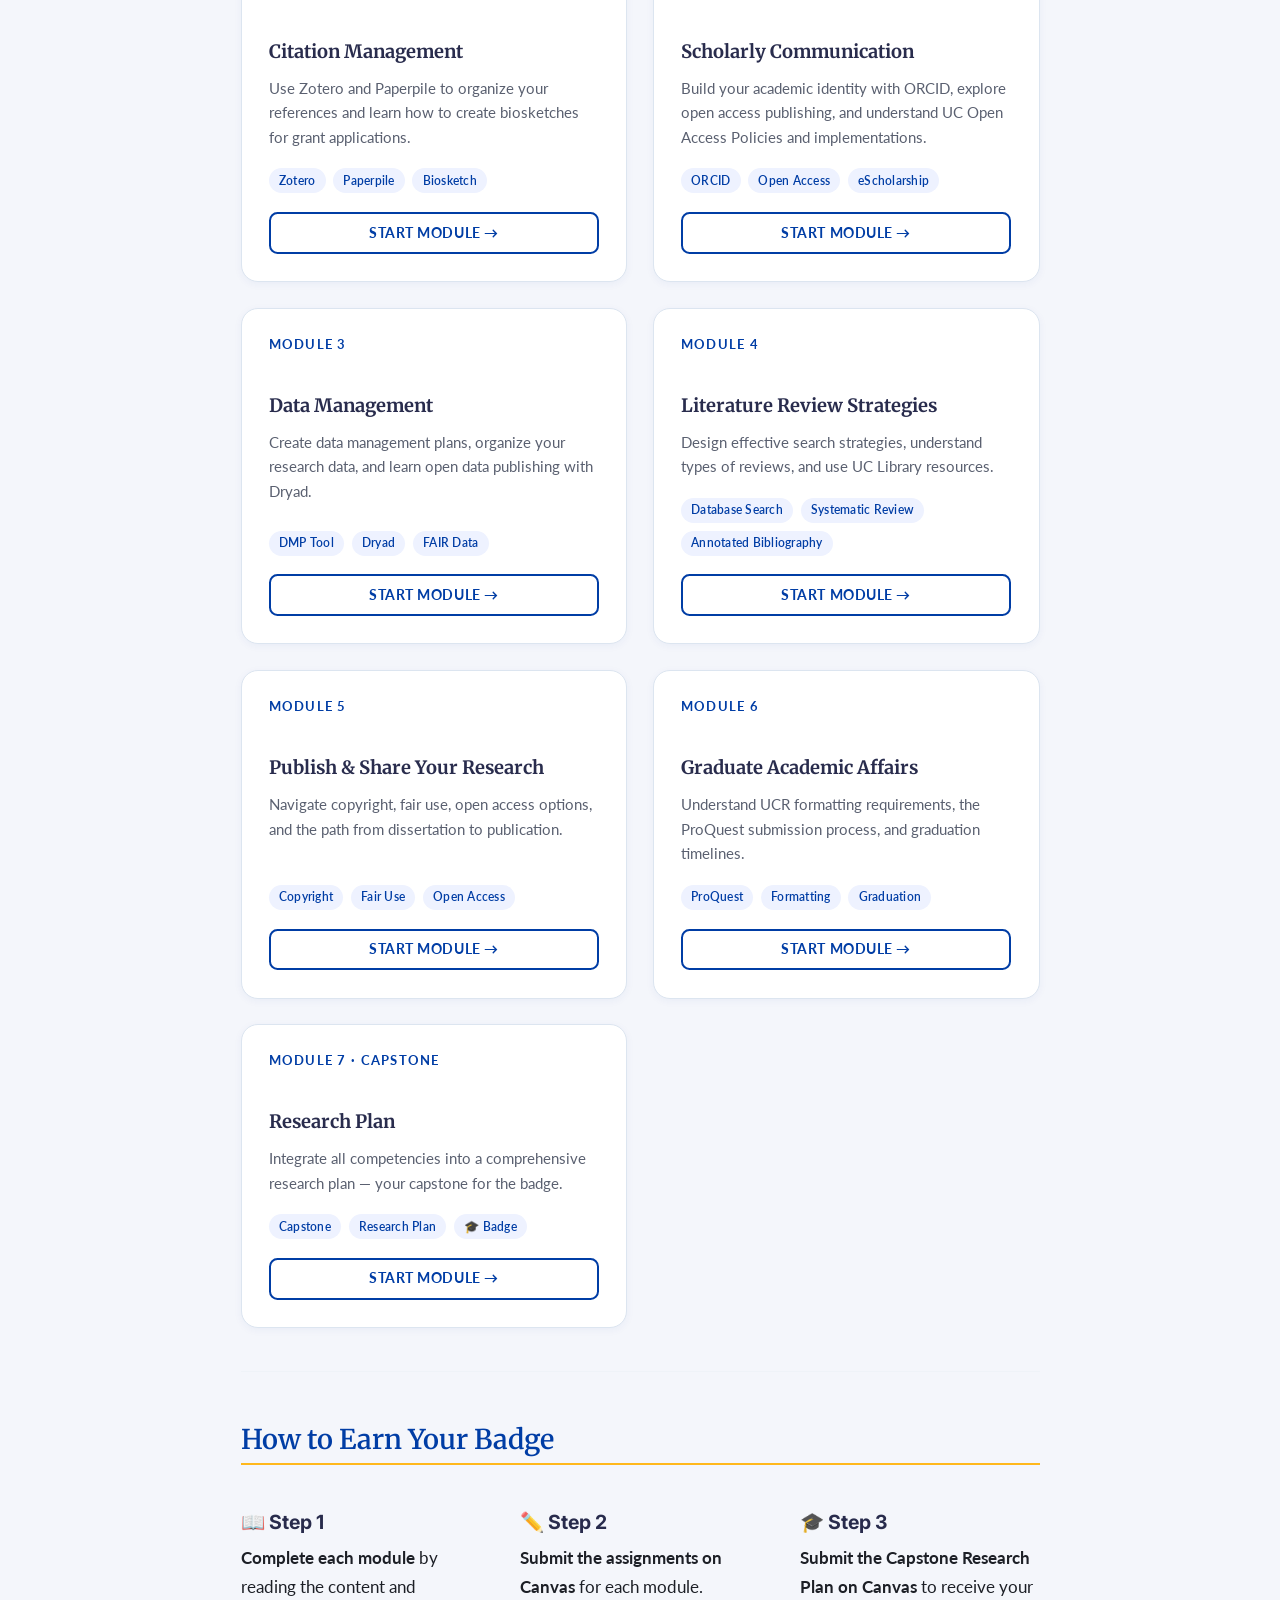
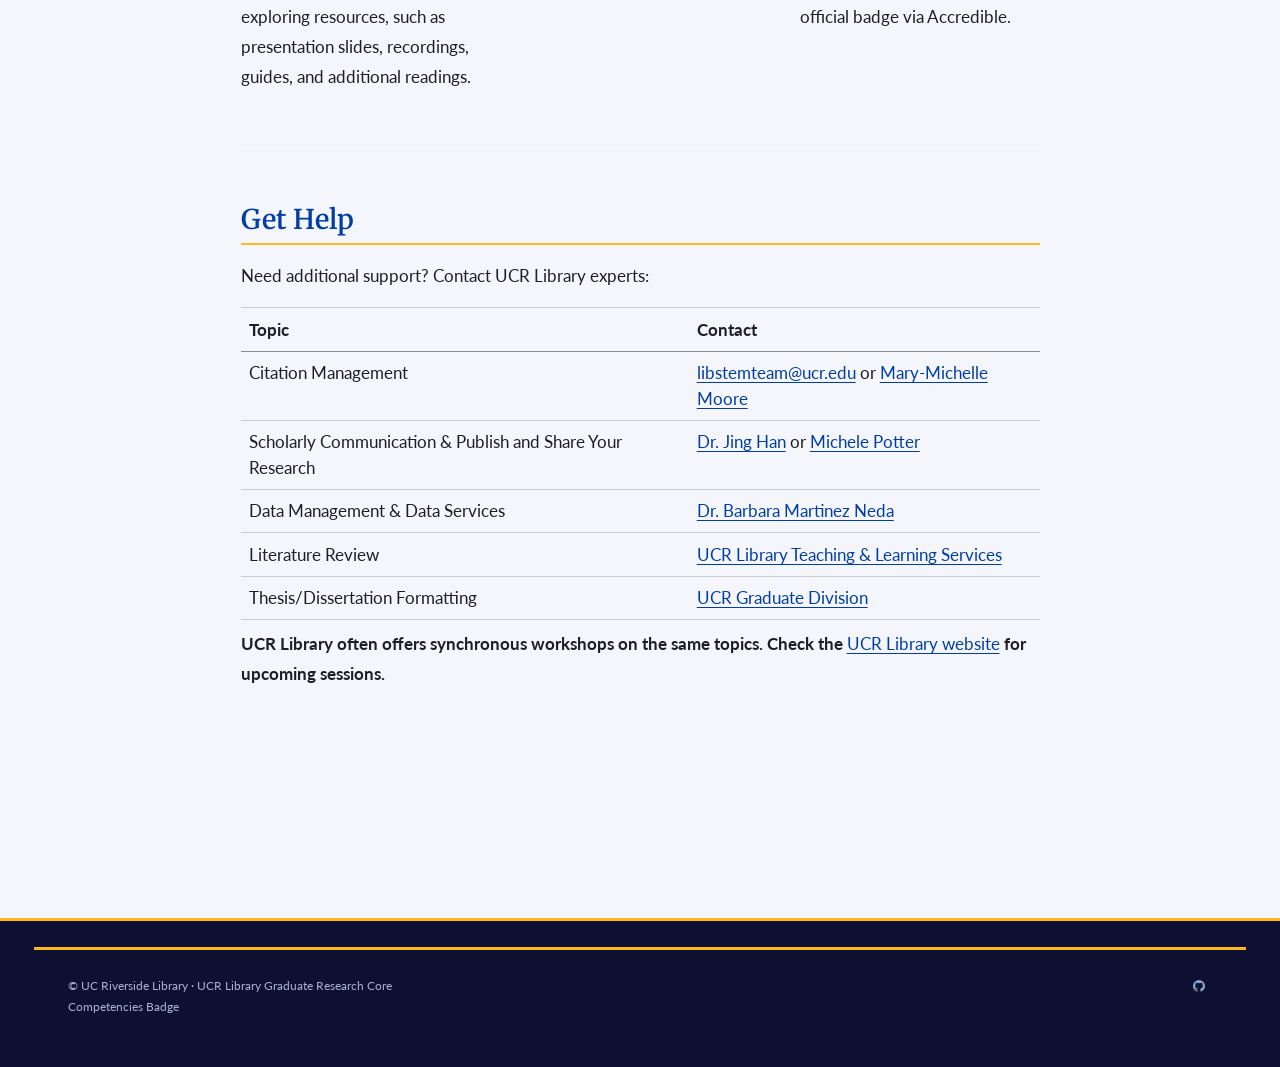
==== commit f5cc958a: "Rename certificate to badge and add Library to title" ====
--- a/docs/index.html
+++ b/docs/index.html
@@ -7,7 +7,7 @@
 <meta name="viewport" content="width=device-width, initial-scale=1.0, user-scalable=yes">
 
 
-<title>Graduate Research Core Competencies Certificate</title>
+<title>UCR Library Graduate Research Core Competencies Badge</title>
 <style>
 /* Default styles provided by pandoc.
 ** See https://pandoc.org/MANUAL.html#variables-for-html for config info.
@@ -71,6 +71,15 @@
     "search-label": "Search"
   }
 }</script>
+<script async="" src="https://www.googletagmanager.com/gtag/js?id=G-T1QKSM81L6"></script>
+
+<script type="text/javascript">
+
+window.dataLayer = window.dataLayer || [];
+function gtag(){dataLayer.push(arguments);}
+gtag('js', new Date());
+gtag('config', 'G-T1QKSM81L6', { 'anonymize_ip': true});
+</script>
 <style>html{ scroll-behavior: smooth; }</style>
 <link rel="preconnect" href="https://fonts.googleapis.com">
 <link href="https://fonts.googleapis.com/css2?family=Inter:wght@300;400;600;700&amp;family=Merriweather:wght@400;700&amp;display=swap" rel="stylesheet">
@@ -86,8 +95,8 @@
       <div class="navbar-container container-fluid">
       <div class="navbar-brand-container mx-auto">
     <a href="./index.html" class="navbar-brand navbar-brand-logo">
-    <img src="./images/certificate-thumbnail.jpg" alt="GRCC Certificate" class="navbar-logo light-content">
-    <img src="./images/certificate-thumbnail.jpg" alt="GRCC Certificate" class="navbar-logo dark-content">
+    <img src="./images/certificate-thumbnail.jpg" alt="GRCC Badge" class="navbar-logo light-content">
+    <img src="./images/certificate-thumbnail.jpg" alt="GRCC Badge" class="navbar-logo dark-content">
     </a>
   </div>
             <div id="quarto-search" class="" title="Search"></div>
@@ -170,17 +179,17 @@
 
 <div class="hero-section" style="background-image: url('images/orbach-library.jpg')">
 <div class="hero-badge">
-<p>UC Riverside Library · Self-Paced Certificate</p>
+<p>UC Riverside Library · Self-Paced Badge</p>
 </div>
-<section id="graduate-research-core-competencies-certificate" class="level1">
-<h1>Graduate Research Core Competencies Certificate</h1>
+<section id="ucr-library-graduate-research-core-competencies-badge" class="level1">
+<h1>UCR Library Graduate Research Core Competencies Badge</h1>
 <p>Practical skills for every stage of your research journey — citation management, scholarly communication, data management, literature review strategies, publishing, and more.</p>
-<p><strong>Complete all modules at your own pace to earn your certificate.</strong></p>
+<p><strong>Complete all modules at your own pace to earn your badge.</strong></p>
 </section>
 </div>
 <section id="what-youll-learn" class="level2">
 <h2 class="anchored" data-anchor-id="what-youll-learn">What You’ll Learn</h2>
-<p>The <strong>Graduate Research Core Competencies Certificate</strong> is designed to support graduate students at all stages of their research journey by building practical, transferable skills essential to scholarly work.</p>
+<p>The <strong>UCR Library Graduate Research Core Competencies Badge</strong> is designed to support graduate students at all stages of their research journey by building practical, transferable skills essential to scholarly work.</p>
 <p>Participants develop strategies for:</p>
 <ul>
 <li><strong>Effective citation management</strong> using tools like Zotero and Paperpile</li>
@@ -191,13 +200,13 @@
 <li><strong>Graduation requirements</strong> — formatting, ProQuest, and Graduate Division workflows</li>
 </ul>
 <blockquote class="blockquote">
-<p>The modules can be completed <strong>in any order</strong>, at your own pace. A certificate will be awarded upon completion of all modules’ graded assignments.</p>
+<p>The modules can be completed <strong>in any order</strong>, at your own pace. A badge will be awarded upon completion of all modules’ graded assignments.</p>
 </blockquote>
 <hr>
 <div class="canvas-reminder">
   <div class="canvas-reminder-body">
     <strong>Submit Assignments on Canvas to Earn Points</strong>
-    <p>The knowledge checks on this website mirror the quizzes on Canvas and are for self-study practice. To receive credit toward your certificate, complete and submit all assignments through the <strong>Canvas course platform.</strong> Completing quizzes here does <em>not</em> count toward your grade.</p>
+    <p>The knowledge checks on this website mirror the quizzes on Canvas and are for self-study practice. To receive credit toward your badge, complete and submit all assignments through the <strong>Canvas course platform.</strong> Completing quizzes here does <em>not</em> count toward your grade.</p>
   </div>
 </div>
 </section>
@@ -210,12 +219,12 @@
 <a class="module-card" href="./modules/04-literature-review.html"><div class="module-number">Module 4</div><h3 class="anchored">Literature Review Strategies</h3><p>Design effective search strategies, understand types of reviews, and use UC Library resources.</p><div class="module-footer"><span class="module-tag">Database Search</span><span class="module-tag">Systematic Review</span><span class="module-tag">Annotated Bibliography</span></div><div class="module-cta">Start Module →</div></a>
 <a class="module-card" href="./modules/05-publish-share.html"><div class="module-number">Module 5</div><h3 class="anchored">Publish &amp; Share Your Research</h3><p>Navigate copyright, fair use, open access options, and the path from dissertation to publication.</p><div class="module-footer"><span class="module-tag">Copyright</span><span class="module-tag">Fair Use</span><span class="module-tag">Open Access</span></div><div class="module-cta">Start Module →</div></a>
 <a class="module-card" href="./modules/06-graduate-academic-affairs.html"><div class="module-number">Module 6</div><h3 class="anchored">Graduate Academic Affairs</h3><p>Understand UCR formatting requirements, the ProQuest submission process, and graduation timelines.</p><div class="module-footer"><span class="module-tag">ProQuest</span><span class="module-tag">Formatting</span><span class="module-tag">Graduation</span></div><div class="module-cta">Start Module →</div></a>
-<a class="module-card" href="./modules/07-capstone.html"><div class="module-number">Module 7 · Capstone</div><h3 class="anchored">Research Plan</h3><p>Integrate all competencies into a comprehensive research plan — your capstone for the certificate.</p><div class="module-footer"><span class="module-tag">Capstone</span><span class="module-tag">Research Plan</span><span class="module-tag">🎓 Certificate</span></div><div class="module-cta">Start Module →</div></a>
+<a class="module-card" href="./modules/07-capstone.html"><div class="module-number">Module 7 · Capstone</div><h3 class="anchored">Research Plan</h3><p>Integrate all competencies into a comprehensive research plan — your capstone for the badge.</p><div class="module-footer"><span class="module-tag">Capstone</span><span class="module-tag">Research Plan</span><span class="module-tag">🎓 Badge</span></div><div class="module-cta">Start Module →</div></a>
 </div>
 <hr>
 </section>
-<section id="how-to-earn-your-certificate" class="level2">
-<h2 class="anchored" data-anchor-id="how-to-earn-your-certificate">How to Earn Your Certificate</h2>
+<section id="how-to-earn-your-badge" class="level2">
+<h2 class="anchored" data-anchor-id="how-to-earn-your-badge">How to Earn Your Badge</h2>
 <div class="columns">
 <div class="column" style="width:30%;">
 <section id="step-1" class="level3">
@@ -234,7 +243,7 @@
 </div><div class="column" style="width:30%;">
 <section id="step-3" class="level3">
 <h3 class="anchored" data-anchor-id="step-3">🎓 Step 3</h3>
-<p><strong>Submit the Capstone Research Plan on Canvas</strong> to receive your official certificate via Accredible.</p>
+<p><strong>Submit the Capstone Research Plan on Canvas</strong> to receive your official badge via Accredible.</p>
 </section>
 </div>
 </div>
@@ -688,7 +697,7 @@
 <footer class="footer">
   <div class="nav-footer">
     <div class="nav-footer-left">
-<p>© UC Riverside Library · Graduate Research Core Competencies Certificate</p>
+<p>© UC Riverside Library · UCR Library Graduate Research Core Competencies Badge</p>
 </div>   
     <div class="nav-footer-center">
       &nbsp;
